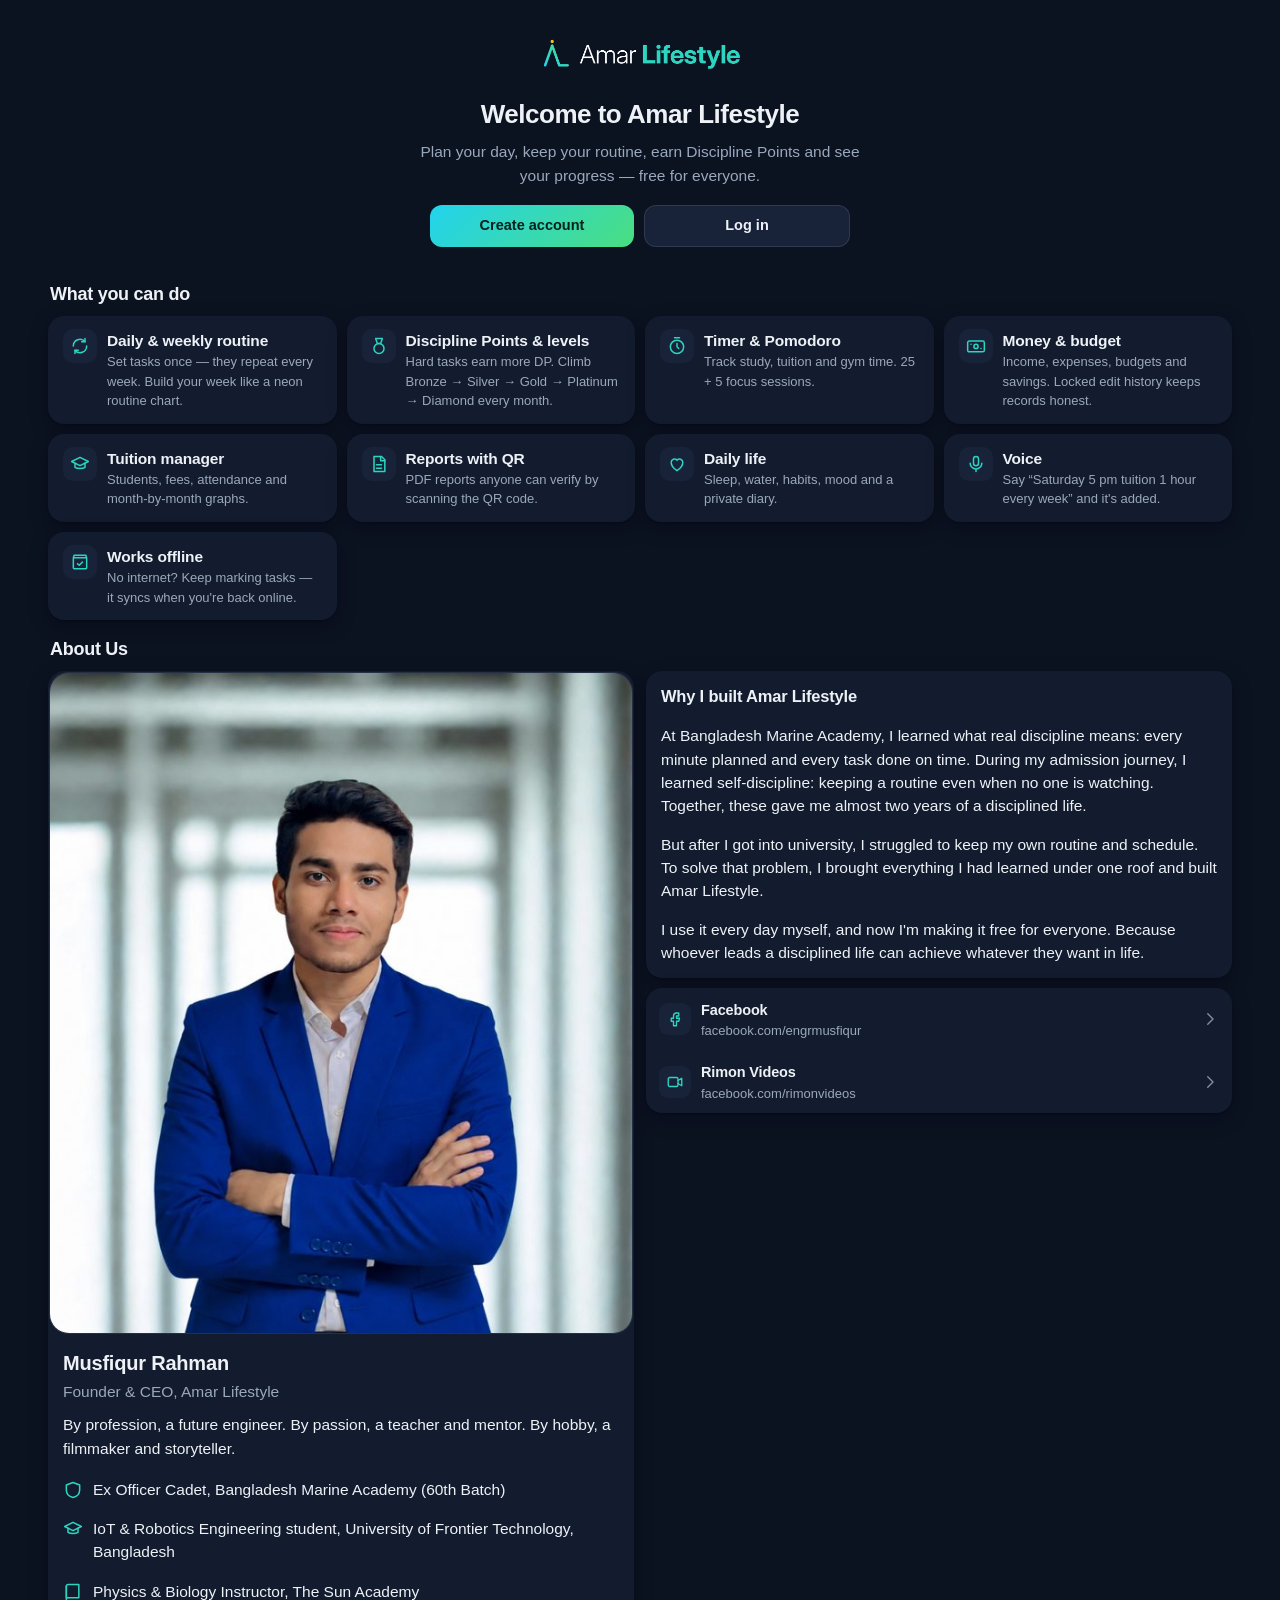
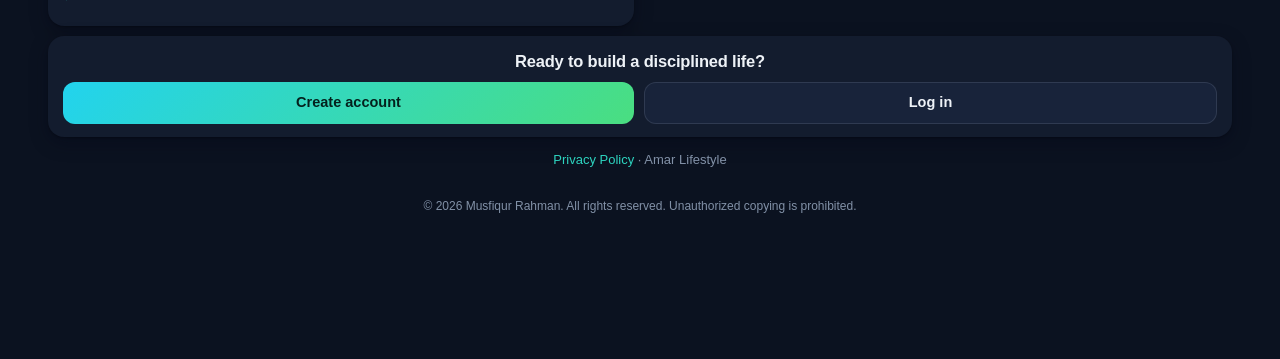
==== index.html @ 3300e8d1 "v81 Co-Authored-By: Claude Opus 5.5 <noreply@anthropic.com> Claude-Session: https://claude.ai/code/s" ====
<!doctype html>
<!-- © 2026 Musfiqur Rahman. All rights reserved. Unauthorized copying is prohibited. Proprietary — see LICENSE. -->
<html lang="en">
<head>
  <meta charset="utf-8">
  <meta name="viewport" content="width=device-width, initial-scale=1, viewport-fit=cover">
  <title>Amar Lifestyle</title>
  <meta name="description" content="Amar Lifestyle — routine, tasks, discipline points, money and reports in one place.">
  <meta name="theme-color" content="#0B1220">
  <meta name="author" content="Musfiqur Rahman">
  <meta name="copyright" content="© 2026 Musfiqur Rahman. All rights reserved. Unauthorized copying is prohibited.">
  <link rel="manifest" href="manifest.json">
  <link rel="icon" href="assets/icon-64.png">
  <link rel="apple-touch-icon" href="assets/icon-180.png">
  <meta name="apple-mobile-web-app-capable" content="yes">
  <meta name="apple-mobile-web-app-status-bar-style" content="black-translucent">
  <meta name="apple-mobile-web-app-title" content="Amar Lifestyle">
  <link rel="apple-touch-startup-image" media="(device-width: 440px) and (device-height: 956px) and (-webkit-device-pixel-ratio: 3) and (orientation: portrait)" href="assets/splash/s-1320x2868.png">
  <link rel="apple-touch-startup-image" media="(device-width: 402px) and (device-height: 874px) and (-webkit-device-pixel-ratio: 3) and (orientation: portrait)" href="assets/splash/s-1206x2622.png">
  <link rel="apple-touch-startup-image" media="(device-width: 430px) and (device-height: 932px) and (-webkit-device-pixel-ratio: 3) and (orientation: portrait)" href="assets/splash/s-1290x2796.png">
  <link rel="apple-touch-startup-image" media="(device-width: 393px) and (device-height: 852px) and (-webkit-device-pixel-ratio: 3) and (orientation: portrait)" href="assets/splash/s-1179x2556.png">
  <link rel="apple-touch-startup-image" media="(device-width: 428px) and (device-height: 926px) and (-webkit-device-pixel-ratio: 3) and (orientation: portrait)" href="assets/splash/s-1284x2778.png">
  <link rel="apple-touch-startup-image" media="(device-width: 390px) and (device-height: 844px) and (-webkit-device-pixel-ratio: 3) and (orientation: portrait)" href="assets/splash/s-1170x2532.png">
  <link rel="apple-touch-startup-image" media="(device-width: 375px) and (device-height: 812px) and (-webkit-device-pixel-ratio: 3) and (orientation: portrait)" href="assets/splash/s-1125x2436.png">
  <link rel="apple-touch-startup-image" media="(device-width: 414px) and (device-height: 896px) and (-webkit-device-pixel-ratio: 3) and (orientation: portrait)" href="assets/splash/s-1242x2688.png">
  <link rel="apple-touch-startup-image" media="(device-width: 414px) and (device-height: 896px) and (-webkit-device-pixel-ratio: 2) and (orientation: portrait)" href="assets/splash/s-828x1792.png">
  <link rel="apple-touch-startup-image" media="(device-width: 360px) and (device-height: 780px) and (-webkit-device-pixel-ratio: 3) and (orientation: portrait)" href="assets/splash/s-1080x2340.png">
  <link rel="apple-touch-startup-image" media="(device-width: 375px) and (device-height: 667px) and (-webkit-device-pixel-ratio: 2) and (orientation: portrait)" href="assets/splash/s-750x1334.png">
  <link rel="apple-touch-startup-image" media="(device-width: 414px) and (device-height: 736px) and (-webkit-device-pixel-ratio: 3) and (orientation: portrait)" href="assets/splash/s-1242x2208.png">
  <link rel="apple-touch-startup-image" media="(device-width: 320px) and (device-height: 568px) and (-webkit-device-pixel-ratio: 2) and (orientation: portrait)" href="assets/splash/s-640x1136.png">
  <link rel="preconnect" href="https://fonts.googleapis.com">
  <link rel="preconnect" href="https://fonts.gstatic.com" crossorigin>
  <link href="https://fonts.googleapis.com/css2?family=Noto+Sans+Bengali:wght@400;500;600;700&family=Noto+Serif+Bengali:wght@500&family=Lora:ital,wght@1,500&family=Noto+Color+Emoji&display=swap" rel="stylesheet">
  <link rel="stylesheet" href="css/app.css">
  <style>
    /* splash: shown when opened from the Home Screen, fades out once the first page is ready */
    #splash { position: fixed; inset: 0; z-index: 9999; background: #0B1220; display: flex; flex-direction: column; align-items: center; justify-content: center; gap: 22px; transition: opacity .45s cubic-bezier(.22,1,.36,1), transform .45s cubic-bezier(.22,1,.36,1); }
    #splash img { width: 110px; height: 110px; border-radius: 26px; margin-top: -60px; animation: spIn .7s cubic-bezier(.22,1,.36,1) both, spGlow 2.4s ease-in-out .7s infinite; }
    #splash b { font: 700 22px/1 system-ui, -apple-system, "Noto Sans Bengali", sans-serif; color: #EEF2F7; letter-spacing: -.01em; animation: spUp .7s cubic-bezier(.22,1,.36,1) .12s both; }
    #splash small { font: 500 13px/1 system-ui, -apple-system, sans-serif; color: #9AA8BC; animation: spUp .7s cubic-bezier(.22,1,.36,1) .22s both; margin-top: -12px; }
    #splash i { position: absolute; bottom: calc(env(safe-area-inset-bottom, 0px) + 56px); width: 120px; height: 3px; border-radius: 3px; background: rgba(148,163,184,.15); overflow: hidden; }
    #splash i::after { content: ""; position: absolute; inset: 0; width: 40%; border-radius: 3px; background: linear-gradient(90deg, #22D3EE, #2DD4BF, #4ADE80); animation: spBar 1.1s ease-in-out infinite; }
    #splash.out { opacity: 0; transform: scale(1.04); pointer-events: none; }
    html:not(.standalone) #splash { display: none; }
    @keyframes spIn { from { opacity: 0; transform: scale(.82); } }
    @keyframes spUp { from { opacity: 0; transform: translateY(8px); } }
    @keyframes spGlow { 50% { box-shadow: 0 0 40px rgba(45,212,191,.28); } }
    @keyframes spBar { 0% { transform: translateX(-100%); } 100% { transform: translateX(250%); } }
    @media (prefers-reduced-motion: reduce) { #splash * { animation: none !important; } }
  </style>
  <script>
    if (matchMedia("(display-mode: standalone)").matches || navigator.standalone === true) document.documentElement.classList.add("standalone");
    // Apple phones already have premium emoji; everyone else gets the same clean Google emoji set
    if (/iPhone|iPad|iPod|Macintosh/.test(navigator.userAgent)) document.documentElement.classList.add("apple");
  </script>
</head>
<body>
  <div id="splash" aria-hidden="true"><img src="assets/icon-192.png" alt=""><b>Amar Lifestyle</b><small>Routine · Money · Discipline</small><i></i></div>
  <script>
    // the splash stays at least a moment (so it doesn't flash) and never longer than 5 s
    (function () { var t0 = Date.now(), done = false;
      window.__splashDone = function () { if (done) return; done = true; var s = document.getElementById("splash"); if (!s) return;
        setTimeout(function () { s.classList.add("out"); setTimeout(function () { s.remove(); }, 500); }, Math.max(0, 350 - (Date.now() - t0))); };
      setTimeout(window.__splashDone, 3500); })();
  </script>
  <main id="app" aria-live="polite"></main>
  <noscript>Please turn on JavaScript to use Amar Lifestyle.</noscript>
  <script type="module" src="js/main.js"></script>
</body>
</html>
---- css/app.css ----
/* © 2026 Musfiqur Rahman. All rights reserved. Unauthorized copying is prohibited. Proprietary — see LICENSE. */
/* Amar Lifestyle — design tokens */
:root {
  --bg: #07090D;
  --bg2: #0B0D12;
  --card: #12151C;
  --card2: #181C25;
  --line: rgba(255,255,255,0.08);
  --line2: rgba(255,255,255,0.14);
  --text: #F3F5F8;
  --muted: #9AA3B5;
  --faint: #6B7385;
  --brand: #2DD4BF;
  --brand-ink: #04211D;
  --cyan: #22D3EE;
  --green: #4ADE80;
  --amber: #FBBF24;
  --pink: #E879F9;
  --red: #F87171;
  --grad: linear-gradient(135deg, #22D3EE 0%, #4ADE80 100%);
  --glass: rgba(18,21,28,0.72);
  --shadow: 0 10px 30px rgba(0,0,0,0.35);
  --r: 18px;
  --r-sm: 12px;
  --nav-h: 68px;
  color-scheme: dark;
}
:root[data-theme="light"] {
  --bg: #F4F4EF;
  --bg2: #ECECE6;
  --card: #FFFFFF;
  --card2: #F7F7F3;
  --line: rgba(0,0,0,0.08);
  --line2: rgba(0,0,0,0.14);
  --text: #111318;
  --muted: #4B5263;
  --faint: #6B7280;
  --brand: #0F766E;
  --brand-ink: #FFFFFF;
  --cyan: #0891B2;
  --green: #15803D;
  --amber: #B45309;
  --pink: #A21CAF;
  --red: #DC2626;
  --grad: linear-gradient(135deg, #0891B2 0%, #16A34A 100%);
  --glass: rgba(255,255,255,0.8);
  --shadow: 0 10px 30px rgba(0,0,0,0.08);
  color-scheme: light;
}

* { box-sizing: border-box; -webkit-tap-highlight-color: transparent; }
html, body { margin: 0; padding: 0; }
body {
  background: var(--bg);
  color: var(--text);
  /* the phone's own standard font (San Francisco on iPhone, Roboto on Android) + Noto Sans Bengali for Bangla */
  font-family: -apple-system, BlinkMacSystemFont, "SF Pro Text", "Segoe UI", Roboto, "Helvetica Neue", Arial, "Noto Sans Bengali", "Kohinoor Bangla", "Hind Siliguri", sans-serif;
  -webkit-font-smoothing: antialiased; -moz-osx-font-smoothing: grayscale; text-rendering: optimizeLegibility;
  font-size: 16px;
  line-height: 1.45;
  min-height: 100vh;
  overscroll-behavior-y: none;
}
button, input, select, textarea { font: inherit; color: inherit; }
a { color: var(--brand); text-decoration: none; }
img { max-width: 100%; display: block; }
.hidden { display: none !important; }

/* layout */
#app { max-width: 720px; margin: 0 auto; padding: 0 16px calc(var(--nav-h) + 28px); }
.topbar {
  position: sticky; top: 0; z-index: 20;
  display: flex; align-items: center; justify-content: space-between; gap: 12px;
  padding: 14px 0 12px; background: linear-gradient(var(--bg) 70%, transparent);
}
.topbar h1 { font-size: 24px; margin: 0; letter-spacing: -0.3px; font-weight: 700; }
.topbar .sub { color: var(--muted); font-size: 13px; }
.brandmark { display: flex; align-items: center; gap: 8px; font-size: 20px; letter-spacing: -0.5px; }
.brandmark b { color: var(--brand); }
.brandmark svg { width: 28px; height: 28px; }

.page.fresh { animation: pageIn .24s cubic-bezier(.22,1,.36,1) both; }
@keyframes pageIn { from { opacity: 0; transform: translateY(6px); } to { opacity: 1; transform: none; } }

/* bottom nav */
.nav {
  position: fixed; left: 0; right: 0; bottom: 0; z-index: 30;
  height: calc(var(--nav-h) + env(safe-area-inset-bottom));
  padding-bottom: env(safe-area-inset-bottom);
  background: var(--glass); backdrop-filter: blur(16px); -webkit-backdrop-filter: blur(16px);
  border-top: 1px solid var(--line);
  display: flex; justify-content: center;
}
.nav-inner { display: grid; grid-template-columns: repeat(5, 1fr); width: 100%; max-width: 720px; }
.nav a {
  display: flex; flex-direction: column; align-items: center; justify-content: center; gap: 3px;
  color: var(--faint); font-size: 11.5px; font-weight: 500; min-height: 44px;
}
.nav a svg { width: 24px; height: 24px; }
.nav a.on { color: var(--brand); }
.nav a.on svg { filter: drop-shadow(0 0 8px color-mix(in srgb, var(--brand) 60%, transparent)); }

/* cards */
.card { background: var(--card); border: 1px solid var(--line); border-radius: var(--r); padding: 16px; margin-bottom: 14px; }
.card h2, .card h3 { margin: 0 0 10px; font-size: 17px; letter-spacing: -0.2px; }
.card .hint, .hint { color: var(--muted); font-size: 13.5px; margin: 0 0 10px; }
.section-title { display: flex; align-items: center; justify-content: space-between; margin: 22px 2px 10px; }
.section-title h2 { font-size: 17px; margin: 0; }
.row { display: flex; align-items: center; gap: 10px; }
.row.between { justify-content: space-between; }
.wrap { flex-wrap: wrap; }
.grow { flex: 1; min-width: 0; }
.grid2 { display: grid; grid-template-columns: 1fr 1fr; gap: 10px; }
.grid3 { display: grid; grid-template-columns: repeat(3, 1fr); gap: 10px; }
.muted { color: var(--muted); }
.faint { color: var(--faint); }
.small { font-size: 13px; }
.big { font-size: 28px; font-weight: 700; letter-spacing: -0.5px; }
.ok { color: var(--green); } .bad { color: var(--red); } .warn { color: var(--amber); }
.center { text-align: center; }
.mt { margin-top: 12px; } .mb0 { margin-bottom: 0; }

/* stat tiles */
.stat { background: var(--card); border: 1px solid var(--line); border-radius: var(--r-sm); padding: 12px; }
.stat .k { color: var(--muted); font-size: 12.5px; }
.stat .v { font-size: 22px; font-weight: 700; letter-spacing: -0.4px; }

/* hero (today) */
.hero {
  position: relative; overflow: hidden;
  background: radial-gradient(120% 140% at 0% 0%, color-mix(in srgb, var(--cyan) 18%, transparent), transparent 55%), var(--card);
  border: 1px solid var(--line); border-radius: 22px; padding: 18px; margin-bottom: 14px;
  display: flex; align-items: center; gap: 16px;
}
.ring { position: relative; width: 96px; height: 96px; flex-shrink: 0; }
.ring svg { width: 96px; height: 96px; transform: rotate(-90deg); }
.ring .lbl { position: absolute; inset: 0; display: flex; flex-direction: column; align-items: center; justify-content: center; }
.ring .lbl b { font-size: 22px; }
.ring .lbl span { font-size: 11px; color: var(--muted); }
.level-pill svg, .badge svg { width: 16px; height: 16px; flex-shrink: 0; }
.level-pill { white-space: nowrap; display: inline-flex; align-items: center; gap: 6px; padding: 4px 10px; border-radius: 99px; font-size: 13px; font-weight: 600; background: color-mix(in srgb, var(--amber) 16%, transparent); color: var(--amber); }

/* buttons */
.btn {
  display: inline-flex; align-items: center; justify-content: center; gap: 8px;
  min-height: 46px; padding: 0 18px; border-radius: 14px; border: 1px solid var(--line2);
  background: var(--card2); color: var(--text); font-weight: 600; cursor: pointer; transition: transform .1s, opacity .2s;
}
.btn:active { transform: scale(0.97); }
.btn svg { width: 20px; height: 20px; }
.btn.primary { background: var(--grad); color: #04211D; border: 0; }
.btn.ghost { background: transparent; }
.btn.danger { color: var(--red); }
.btn.rec { background: color-mix(in srgb, var(--red) 16%, var(--card)); border-color: var(--red); color: var(--red); animation: recpulse 1.4s ease-in-out infinite; }
@keyframes recpulse { 50% { box-shadow: 0 0 0 6px color-mix(in srgb, var(--red) 18%, transparent); } }
.btn.small { min-height: 38px; padding: 0 12px; font-size: 14px; border-radius: 11px; }
.btn.block { width: 100%; }
.btn[disabled] { opacity: .45; pointer-events: none; }
.icon-btn { width: 44px; height: 44px; border-radius: 12px; border: 1px solid var(--line); background: var(--card); display: inline-flex; align-items: center; justify-content: center; cursor: pointer; color: var(--text); }
.icon-btn svg { width: 22px; height: 22px; }
.fab {
  position: fixed; right: max(16px, calc(50% - 344px)); bottom: calc(var(--nav-h) + 18px + env(safe-area-inset-bottom)); z-index: 25;
  width: 58px; height: 58px; border-radius: 18px; border: 0; background: var(--grad); color: #04211D;
  display: flex; align-items: center; justify-content: center; box-shadow: 0 8px 24px color-mix(in srgb, var(--brand) 35%, transparent); cursor: pointer;
}
.fab svg { width: 28px; height: 28px; }

/* forms */
label.f { display: block; margin-bottom: 12px; }
label.f > span { display: block; font-size: 13.5px; color: var(--muted); margin-bottom: 6px; font-weight: 500; }
.input, select.input, textarea.input {
  width: 100%; min-height: 48px; padding: 12px 14px; border-radius: 13px;
  background: var(--bg2); border: 1px solid var(--line2); outline: none; font-size: 16px;
}
textarea.input { min-height: 96px; resize: vertical; }
.input:focus { border-color: var(--brand); box-shadow: 0 0 0 3px color-mix(in srgb, var(--brand) 20%, transparent); }
.check { display: flex; gap: 10px; align-items: flex-start; font-size: 14.5px; margin: 6px 0 14px; }
.check input { width: 22px; height: 22px; accent-color: var(--brand); flex-shrink: 0; margin-top: 1px; }
.seg { display: flex; background: var(--bg2); border: 1px solid var(--line); border-radius: 13px; padding: 3px; gap: 3px; }
.seg button { flex: 1; min-height: 40px; border: 0; background: transparent; border-radius: 10px; color: var(--muted); font-weight: 600; cursor: pointer; font-size: 14px; }
.seg button.on { background: var(--card2); color: var(--text); box-shadow: 0 1px 0 var(--line2); }
.days { display: flex; gap: 6px; flex-wrap: wrap; }
.days button { width: 42px; height: 42px; border-radius: 12px; border: 1px solid var(--line2); background: var(--bg2); color: var(--muted); font-weight: 600; cursor: pointer; font-size: 13px; }
.days button.on { background: var(--brand); border-color: var(--brand); color: var(--brand-ink); }
.colors { display: flex; gap: 8px; flex-wrap: wrap; }
.colors button { width: 34px; height: 34px; border-radius: 50%; border: 2px solid transparent; cursor: pointer; }
.colors button.on { border-color: var(--text); }

/* task card */
.task {
  position: relative; display: flex; gap: 12px; align-items: flex-start;
  background: var(--card); border: 1px solid var(--line); border-radius: 16px; padding: 14px 14px 14px 18px; margin-bottom: 10px;
  overflow: hidden;
}
.task::before { content: ""; position: absolute; left: 0; top: 0; bottom: 0; width: 5px; background: var(--c, var(--brand)); box-shadow: 0 0 12px var(--c, var(--brand)); }
.task .t { font-weight: 600; font-size: 16px; }
.task .meta { color: var(--muted); font-size: 13px; display: flex; gap: 8px; flex-wrap: wrap; margin-top: 2px; }
.task .dp { font-size: 12.5px; font-weight: 700; color: var(--amber); white-space: nowrap; }
.task .acts { display: flex; gap: 8px; margin-top: 10px; flex-wrap: wrap; }
.task.done { opacity: .72; }
.task.done .t { text-decoration: line-through; text-decoration-color: var(--faint); }
.badge { display: inline-flex; align-items: center; gap: 4px; padding: 2px 8px; border-radius: 99px; font-size: 12px; font-weight: 600; background: var(--card2); border: 1px solid var(--line); }
.badge.ok { color: var(--green); } .badge.bad { color: var(--red); } .badge.warn { color: var(--amber); }
.pin { color: var(--amber); }
.lockline { font-size: 12.5px; color: var(--faint); margin-top: 8px; display: flex; align-items: center; gap: 6px; }
.lockline svg { width: 14px; height: 14px; }

/* week grid */
.week-scroll { overflow-x: auto; margin: 0 -16px; padding: 0 16px 6px; scroll-snap-type: x proximity; }
.week { display: grid; grid-template-columns: repeat(7, 132px); gap: 8px; }
.wday { scroll-snap-align: start; }
.wday .h {
  text-align: center; font-weight: 700; padding: 8px 0; border-radius: 12px; margin-bottom: 8px;
  border: 1.5px solid color-mix(in srgb, var(--red) 70%, transparent); color: var(--red);
  box-shadow: 0 0 10px color-mix(in srgb, var(--red) 25%, transparent) inset;
}
.wday .h.today { border-color: var(--brand); color: var(--brand); box-shadow: 0 0 14px color-mix(in srgb, var(--brand) 35%, transparent) inset; }
.wday .h small { display: block; font-weight: 500; font-size: 11px; color: var(--muted); }
.cell {
  border: 1.5px solid var(--c, var(--brand)); color: var(--c, var(--brand)); border-radius: 12px; padding: 8px; margin-bottom: 8px;
  background: color-mix(in srgb, var(--c, var(--brand)) 9%, var(--bg2));
  box-shadow: 0 0 10px color-mix(in srgb, var(--c, var(--brand)) 28%, transparent);
  font-size: 13px; font-weight: 600; cursor: pointer; min-height: 56px;
}
.cell small { display: block; font-weight: 500; opacity: .85; }
.cell.done { opacity: 1; } .cell.done::after { content: " ✓"; }
.cell.missed { opacity: .35; filter: saturate(.4); }
.cell.empty { border: 1px dashed var(--line2); color: var(--faint); box-shadow: none; background: transparent; display: flex; align-items: center; justify-content: center; }
.week-total { margin-top: 10px; }

/* lists */
.list { background: var(--card); border: 1px solid var(--line); border-radius: var(--r); overflow: hidden; margin-bottom: 14px; }
.li { display: flex; align-items: center; gap: 12px; padding: 13px 14px; border-bottom: 1px solid var(--line); min-height: 56px; }
.li:last-child { border-bottom: 0; }
.li .ic { width: 38px; height: 38px; border-radius: 11px; background: var(--card2); display: flex; align-items: center; justify-content: center; flex-shrink: 0; color: var(--brand); }
.li .ic svg { width: 20px; height: 20px; }
a.li, button.li { color: var(--text); width: 100%; background: none; border: 0; border-bottom: 1px solid var(--line); text-align: left; cursor: pointer; }
.li .chev { color: var(--faint); }

/* bars */
.bar { height: 10px; border-radius: 99px; background: var(--bg2); overflow: hidden; border: 1px solid var(--line); }
.bar > i { display: block; height: 100%; border-radius: 99px; background: var(--grad); transition: width .6s ease; }
.bar.warn > i { background: var(--amber); } .bar.bad > i { background: var(--red); }

/* sheet (bottom modal) */
.backdrop { position: fixed; inset: 0; z-index: 50; background: rgba(0,0,0,0.5); display: flex; align-items: flex-end; justify-content: center; animation: fade .2s ease both; }
@keyframes fade { from { opacity: 0; } to { opacity: 1; } }
.sheet {
  width: 100%; max-width: 640px; max-height: 92vh; overflow-y: auto;
  background: var(--card); border: 1px solid var(--line2); border-bottom: 0; border-radius: 24px 24px 0 0;
  padding: 10px 18px calc(22px + env(safe-area-inset-bottom)); animation: sheetIn .34s cubic-bezier(.22,1,.36,1) both; transition: transform .25s cubic-bezier(.22,1,.36,1);
}
@keyframes up { from { transform: translateY(40px); opacity: .4; } to { transform: none; opacity: 1; } }
@keyframes sheetIn { from { transform: translateY(100%); } to { transform: none; } }
.backdrop-out { position: fixed; inset: 0; z-index: 49; background: rgba(0,0,0,0.5); display: flex; align-items: flex-end; justify-content: center; pointer-events: none; animation: fadeOut .2s ease both; }
.backdrop-out .sheet { animation: sheetOut .2s cubic-bezier(.4,0,1,1) both; }
@keyframes fadeOut { to { opacity: 0; } }
@keyframes sheetOut { to { transform: translateY(100%); } }
.sheet .grab { width: 42px; height: 5px; border-radius: 9px; background: var(--line2); margin: -6px auto 6px; padding: 0; border: 10px solid transparent; background-clip: padding-box; box-sizing: content-box; touch-action: none; cursor: grab; }
.sheet h2 { margin: 0 0 6px; font-size: 20px; font-weight: 700; letter-spacing: -0.02em; }
.sheet .actions { display: flex; gap: 10px; margin-top: 16px; }
.sheet .actions .btn { flex: 1; }

/* toast */
#toast { position: fixed; left: 50%; bottom: calc(var(--nav-h) + 24px + env(safe-area-inset-bottom)); transform: translateX(-50%); z-index: 80; display: flex; flex-direction: column; gap: 8px; align-items: center; pointer-events: none; width: calc(100% - 32px); max-width: 460px; }
.toast { background: var(--card2); border: 1px solid var(--line2); color: var(--text); padding: 12px 16px; border-radius: 14px; box-shadow: var(--shadow); font-size: 14.5px; animation: toastIn .3s cubic-bezier(.22,1,.36,1) both; text-align: center; }
@keyframes toastIn { from { opacity: 0; transform: translateY(10px) scale(.98); } to { opacity: 1; transform: none; } }
.toast.ok { border-color: color-mix(in srgb, var(--green) 60%, transparent); }
.toast.bad { border-color: color-mix(in srgb, var(--red) 60%, transparent); }
.celebrate { font-size: 15px; font-weight: 700; }

/* heatmap */
.heat { display: grid; grid-auto-flow: column; grid-template-rows: repeat(7, 11px); gap: 3px; overflow-x: auto; padding-bottom: 4px; }
.heat i { width: 11px; height: 11px; border-radius: 3px; background: var(--bg2); border: 1px solid var(--line); }
.heat i.l1 { background: color-mix(in srgb, var(--green) 30%, var(--bg2)); }
.heat i.l2 { background: color-mix(in srgb, var(--green) 55%, var(--bg2)); }
.heat i.l3 { background: color-mix(in srgb, var(--green) 80%, var(--bg2)); }
.heat i.l4 { background: var(--green); }

/* charts */
.chart svg { width: 100%; height: auto; display: block; }
.legend { display: flex; flex-wrap: wrap; gap: 10px; font-size: 13px; color: var(--muted); margin-top: 8px; }
.legend i { display: inline-block; width: 10px; height: 10px; border-radius: 3px; margin-right: 5px; vertical-align: -1px; }

/* auth */
.auth { min-height: 100vh; display: flex; flex-direction: column; justify-content: center; padding: 24px 0 40px; }
.auth .logo { width: 240px; margin: 0 auto 6px; }
.auth .tag { text-align: center; color: var(--muted); margin-bottom: 22px; }
.linkbtn { background: none; border: 0; color: var(--brand); font-weight: 600; cursor: pointer; padding: 8px; }

/* timer */
.timer-face { font-size: 54px; font-weight: 700; letter-spacing: -1px; text-align: center; font-variant-numeric: tabular-nums; margin: 8px 0; }
.running-bar { display: flex; align-items: center; gap: 12px; padding: 12px 14px; border-radius: 16px; margin-bottom: 14px; background: color-mix(in srgb, var(--brand) 12%, var(--card)); border: 1px solid color-mix(in srgb, var(--brand) 45%, transparent); }
.pulse { width: 10px; height: 10px; border-radius: 50%; background: var(--brand); animation: pulse 1.4s infinite; }
@keyframes pulse { 0% { box-shadow: 0 0 0 0 color-mix(in srgb, var(--brand) 70%, transparent); } 100% { box-shadow: 0 0 0 12px transparent; } }

/* about */
.founder { border-radius: 20px; overflow: hidden; border: 1px solid var(--line); aspect-ratio: 3/3.4; background: var(--card2); }
.founder img { width: 100%; height: 100%; object-fit: cover; object-position: 50% 20%; }
.cred { display: flex; gap: 10px; align-items: flex-start; padding: 8px 0; }
.cred svg { width: 20px; height: 20px; color: var(--brand); flex-shrink: 0; margin-top: 2px; }

/* empty state */
.empty { text-align: center; padding: 28px 16px; color: var(--muted); }
.empty svg { width: 46px; height: 46px; color: var(--faint); margin-bottom: 8px; }

/* report (print) */
.report { background: #fff; color: #111; padding: 28px; border-radius: 12px; font-size: 13px; }
.report table { width: 100%; border-collapse: collapse; margin: 10px 0; }
.report th, .report td { border-bottom: 1px solid #ddd; padding: 6px 4px; text-align: left; vertical-align: top; }
.report th { font-size: 12px; color: #555; }
.report .edited { color: #B45309; font-size: 11.5px; }
.report .sig { margin-top: 28px; display: flex; justify-content: space-between; align-items: flex-end; gap: 20px; }
.report .sig .name { font-family: "Brush Script MT", "Segoe Script", cursive; font-size: 26px; color: #0F766E; }
@media print {
  body { background: #fff !important; }
  .nav, .topbar, .noprint, #toast, .fab { display: none !important; }
  #app { padding: 0; max-width: none; }
  .report { border-radius: 0; padding: 0; }
}

@media (min-width: 560px) {
  .week { grid-template-columns: repeat(7, minmax(110px, 1fr)); }
}
@media (prefers-reduced-motion: reduce) { * { animation: none !important; transition: none !important; } }

/* ===== compact sizing (v2) ===== */
body { font-size: 15px; }
:root { --nav-h: 60px; --r: 16px; --r-sm: 11px; }
.topbar { padding: 10px 0 8px; }
.topbar h1 { font-size: 20px; }
.topbar .sub { font-size: 12.5px; }
.card { padding: 12px 14px; margin-bottom: 10px; }
.card h2, .card h3 { font-size: 15.5px; margin-bottom: 8px; }
.hint, .card .hint { font-size: 13px; margin-bottom: 8px; }
.section-title { margin: 16px 2px 8px; }
.section-title h2 { font-size: 15.5px; }
.stat { padding: 9px 10px; }
.stat .k { font-size: 12px; }
.stat .v { font-size: 18px; }
.big { font-size: 24px; }
.hero { padding: 14px; gap: 14px; border-radius: 18px; margin-bottom: 10px; }
.ring, .ring svg { width: 82px; height: 82px; }
.ring .lbl b { font-size: 19px; }
.btn { min-height: 42px; padding: 0 14px; border-radius: 12px; font-size: 14.5px; }
.btn svg { width: 18px; height: 18px; }
.btn.small { min-height: 34px; padding: 0 10px; font-size: 13px; border-radius: 10px; }
.icon-btn { width: 40px; height: 40px; border-radius: 11px; }
.icon-btn svg { width: 20px; height: 20px; }
.fab { width: 52px; height: 52px; border-radius: 16px; bottom: calc(var(--nav-h) + 14px + env(safe-area-inset-bottom)); }
.fab svg { width: 24px; height: 24px; }
label.f { margin-bottom: 10px; }
label.f > span { font-size: 12.5px; margin-bottom: 4px; }
.input, select.input, textarea.input { min-height: 42px; padding: 9px 12px; border-radius: 11px; font-size: 15px; }
textarea.input { min-height: 80px; }
.seg button { min-height: 36px; font-size: 13px; }
.days button { width: 38px; height: 38px; border-radius: 10px; }
.colors { gap: 7px; }
.colors button { width: 30px; height: 30px; }
.colors label.on, .colors button.on { border: 2px solid var(--text) !important; }
.colors label { width: 30px !important; height: 30px !important; }
.task { padding: 11px 12px 11px 16px; margin-bottom: 8px; border-radius: 14px; gap: 10px; }
.task .t { font-size: 15px; }
.task .meta { font-size: 12.5px; }
.task .acts { margin-top: 8px; gap: 6px; }
.li { padding: 9px 12px; min-height: 48px; gap: 10px; }
.li .ic { width: 32px; height: 32px; border-radius: 9px; }
.li .ic svg { width: 18px; height: 18px; }
.li b { font-size: 14.5px; }
.list { margin-bottom: 10px; }
.nav a { font-size: 11px; gap: 2px; }
.nav a svg { width: 22px; height: 22px; }
.sheet { padding: 8px 16px calc(18px + env(safe-area-inset-bottom)); }
.sheet h2 { font-size: 18px; }
.sheet .actions { margin-top: 12px; }
.empty { padding: 20px 12px; }
.empty svg { width: 38px; height: 38px; }
.week { grid-template-columns: repeat(7, 118px); gap: 6px; }
.cell { min-height: 50px; padding: 6px 7px; font-size: 12.5px; margin-bottom: 6px; }
.cell.add { width: 100%; border: 1px dashed var(--line2); color: var(--faint); box-shadow: none; background: transparent; display: flex; align-items: center; justify-content: center; gap: 4px; min-height: 38px; }
.cell.add svg { width: 16px; height: 16px; }
.wday .h { padding: 6px 0; margin-bottom: 6px; }

/* settings menu (folding sections) */
details.fold { background: var(--card); border: 1px solid var(--line); border-radius: var(--r); margin-bottom: 8px; overflow: hidden; }
details.fold > summary { list-style: none; display: flex; align-items: center; gap: 10px; padding: 11px 14px; cursor: pointer; font-weight: 600; min-height: 48px; }
details.fold > summary::-webkit-details-marker { display: none; }
details.fold > summary .ic { width: 32px; height: 32px; border-radius: 9px; background: var(--card2); display: flex; align-items: center; justify-content: center; color: var(--brand); flex-shrink: 0; }
details.fold > summary .ic svg { width: 18px; height: 18px; }
details.fold > summary .chev { margin-left: auto; width: 18px; height: 18px; color: var(--faint); transition: transform .2s; }
details.fold[open] > summary .chev { transform: rotate(90deg); }
details.fold > .fold-body { padding: 0 14px 14px; }

/* ===== tablet & computer: side menu, wider content ===== */
@media (min-width: 760px) {
  #app { max-width: 1040px; padding: 0 28px 40px calc(208px + 28px); }
  .nav { top: 0; bottom: 0; right: auto; width: 208px; height: auto; border-top: 0; border-right: 1px solid var(--line); padding: 18px 10px; display: block; }
  .nav-inner { display: flex; flex-direction: column; gap: 4px; max-width: none; }
  .nav a { flex-direction: row; justify-content: flex-start; gap: 12px; padding: 0 14px; min-height: 46px; border-radius: 12px; font-size: 14.5px; }
  .nav a.on { background: color-mix(in srgb, var(--brand) 12%, transparent); }
  .nav::before { content: "Amar Lifestyle"; display: block; font-weight: 700; font-size: 17px; padding: 4px 14px 18px; color: var(--text); }
  .fab { right: 28px; bottom: 28px; }
  #toast { bottom: 28px; }
  .week { grid-template-columns: repeat(7, minmax(118px, 1fr)); }
  .week-scroll { margin: 0; padding: 0 0 6px; }
  .sheet { border-radius: 22px; margin-bottom: 4vh; border-bottom: 1px solid var(--line2); }
  .backdrop { align-items: center; }
  .grid-wide { display: grid; grid-template-columns: repeat(2, minmax(0, 1fr)); gap: 0 12px; align-items: start; }
}
@media (min-width: 1200px) {
  #app { max-width: 1240px; }
}
@media print { #app { padding: 0 !important; } }
svg.chev { width: 18px; height: 18px; flex-shrink: 0; }
@media (min-width: 760px) { body.no-nav #app { padding-left: 28px; } }

.ic svg, .cred svg, .btn svg, .icon-btn svg, .nav a svg, .fab svg, .lockline svg, .empty svg, .li .ic svg { display: block; }

/* Today: compact top so tasks show first */
.hero.mini { padding: 8px 12px; gap: 12px; border-radius: 16px; margin-bottom: 8px; }
.hero.mini .ring, .hero.mini .ring svg { width: 50px; height: 50px; }
.hero.mini .ring .lbl b { font-size: 13px; }
.hero.mini .ring .lbl span { display: none; }
.hero.mini .mid { font-size: 18px; }
.hero.mini .level-pill { font-size: 12px; padding: 3px 8px; }
.col-end { display: flex; flex-direction: column; align-items: flex-end; gap: 4px; }
.ell { white-space: nowrap; overflow: hidden; text-overflow: ellipsis; }
.card.coach { padding: 6px 8px 6px 12px; margin-bottom: 10px; border-color: color-mix(in srgb, var(--brand) 40%, transparent); background: linear-gradient(160deg, color-mix(in srgb, var(--brand) 9%, var(--card)), var(--card)); }
.coach-line { gap: 8px; align-items: center; cursor: pointer; min-height: 36px; }
.coach-line .grow { min-width: 0; }
/* ＋ hides while scrolling down, comes back when scrolling up (like normal apps) */
.fab { transition: transform .25s ease, opacity .25s ease; }
body.fab-away .fab { transform: translateY(160%); opacity: 0; pointer-events: none; }
.page { padding-bottom: 96px; }

/* week grid: smooth sideways swipe on phone/iPad */
.week-scroll { scroll-snap-type: none; -webkit-overflow-scrolling: touch; overscroll-behavior-x: contain; touch-action: pan-x pan-y; scrollbar-width: thin; }
.week-scroll .cell { touch-action: pan-x pan-y; }

.quote { font-size: 13.5px; color: var(--muted); margin: 2px 2px 12px; padding: 2px 0 2px 12px; border-left: 2px solid var(--line2); line-height: 1.5; cursor: pointer; }
.quote .by { font-style: normal; color: var(--faint); white-space: nowrap; }

/* smoother: page ghost while loading, no heavy blur */
#app { position: relative; }
.page-ghost { pointer-events: none; }
.page-ghost .fab { display: none; }
.nav, .topbar { backdrop-filter: none !important; -webkit-backdrop-filter: none !important; }
.nav { background: var(--bg); }
.week-scroll .cell { box-shadow: none; }
.week-scroll .wday .h { box-shadow: none; }

.zoombar { display: none; align-items: center; justify-content: flex-end; gap: 6px; margin: -4px 0 6px; }
/* week grid on phones: all 7 days fit the screen by default; zoom with − / ＋ or two fingers */
@media (max-width: 759px) {
  .week-scroll { margin: 0 -10px; padding: 0 10px 6px; }
  .week.z0 { grid-template-columns: repeat(7, minmax(0, 1fr)); gap: 3px; }
  .week.z0 .wday .h { font-size: 12px; padding: 5px 0; border-radius: 8px; margin-bottom: 4px; }
  .week.z0 .wday .h small { font-size: 9px; }
  .week.z0 .cell { font-size: 9.5px; letter-spacing: -0.2px; line-height: 1.25; padding: 4px 2px 4px 3px; min-height: 40px; border-radius: 7px; margin-bottom: 4px; border-width: 1.2px; overflow-wrap: break-word; hyphens: auto; }
  .week.z0 .cell small { font-size: 8.5px; }
  .week.z0 .cell.add { font-size: 0; min-height: 26px; padding: 0; } .week.z0 .cell.add svg { width: 14px; height: 14px; }
  .week.z1 { grid-template-columns: repeat(7, 96px); gap: 5px; }
  .week.z1 .cell { font-size: 12px; padding: 6px 5px; min-height: 48px; }
  .week.z2 { grid-template-columns: repeat(7, minmax(150px, 44vw)); gap: 8px; }
  .week.z2 .cell { font-size: 14px; min-height: 58px; padding: 8px 9px; }
  .week.z1 + *, .week.z2 + * { }
  .zoombar { display: flex; }
  .week.z0 .cell .tm { display: block; font-size: 9px; opacity: .9; white-space: nowrap; letter-spacing: -0.2px; }
  .week.z0 .cell .arr { display: none; }
  .week.z0 .cell small { display: none; }
}
.zoombar .btn { min-width: 38px; }
.week-scroll { touch-action: pan-x pan-y; }

/* iPhone "Add to Home Screen": keep everything below the notch/camera and away from rounded edges */
:root { --sat: env(safe-area-inset-top, 0px); --sal: env(safe-area-inset-left, 0px); --sar: env(safe-area-inset-right, 0px); }
body { padding-top: var(--sat); padding-left: var(--sal); padding-right: var(--sar); }
body::before { content: ""; position: fixed; top: 0; left: 0; right: 0; height: var(--sat); background: var(--bg); z-index: 45; pointer-events: none; }
.topbar { top: var(--sat); }
.sheet { max-height: calc(100vh - var(--sat) - 24px); max-height: calc(100dvh - var(--sat) - 24px); }
.backdrop { padding-top: var(--sat); }
.nav { padding-left: var(--sal); padding-right: var(--sar); }
@media print { body { padding: 0; } body::before { display: none; } }

/* ---- round AI button, AI window, emergency, motion ---- */
.ai-orb { width: 44px; height: 44px; border-radius: 50%; border: 0; cursor: pointer; position: relative; isolation: isolate; display: flex; flex-direction: column; align-items: center; justify-content: center; line-height: 1;
  background: transparent; color: var(--text); box-shadow: 0 4px 16px color-mix(in srgb, #A78BFA 40%, transparent); transition: transform .15s; }
.ai-orb::after { content: ""; position: absolute; inset: 0; border-radius: 50%; z-index: -2; background: conic-gradient(from 0deg, #22D3EE, #A78BFA, #F472B6, #34D399, #22D3EE); animation: orbspin 5s linear infinite; }
.ai-orb::before { content: ""; position: absolute; inset: 2.5px; border-radius: 50%; z-index: -1; background: var(--card); }
.ai-orb span { font-size: 15px; } .ai-orb small { font-size: 9.5px; font-weight: 700; letter-spacing: .3px; }
.ai-orb:active { transform: scale(.92); }
@keyframes orbspin { to { transform: rotate(360deg); } }
.chip { border: 1px solid var(--line2); background: var(--card2); color: var(--text); border-radius: 999px; padding: 6px 12px; font-size: 13px; cursor: pointer; transition: transform .12s, background .2s; }
.chip:active { transform: scale(.96); background: color-mix(in srgb, var(--brand) 18%, var(--card2)); }
.ai-tips { padding: 10px 12px; border-radius: 14px; background: linear-gradient(135deg, color-mix(in srgb, #A78BFA 12%, var(--card)), color-mix(in srgb, #22D3EE 8%, var(--card))); border: 1px solid color-mix(in srgb, #A78BFA 30%, transparent); }
.ai-alert { padding: 7px 9px; border-radius: 10px; margin: 6px 0; background: color-mix(in srgb, var(--amber) 13%, transparent); border: 1px solid color-mix(in srgb, var(--amber) 45%, transparent); }
.ai-alert.high { background: color-mix(in srgb, var(--red) 13%, transparent); border-color: color-mix(in srgb, var(--red) 45%, transparent); }
.ai-alert b { color: var(--amber); } .ai-alert.high b { color: var(--red); }
.ai-tip { padding: 6px 0; border-top: 1px solid var(--line); }
.btn.emg { color: var(--red); border-color: color-mix(in srgb, var(--red) 45%, transparent); background: color-mix(in srgb, var(--red) 9%, var(--card)); min-height: 32px; padding: 0 10px; font-size: 13px; }
@keyframes rise { from { opacity: 0; transform: translateY(8px); } to { opacity: 1; transform: none; } }
.task, .card, .li, .btn, .chip { transition: transform .12s ease, background-color .2s ease, border-color .2s ease, opacity .2s ease; }
.task:active, .li:active { transform: scale(.985); }
.fab { transition: transform .2s cubic-bezier(.2,.8,.2,1), opacity .2s; }
.fab:active { transform: scale(.9); }
.nav a, .nav button { transition: color .2s, transform .15s; }
.nav a:active, .nav button:active { transform: scale(.9); }

/* ---- type system: one family (the phone's own), clear steps, numbers that line up ---- */
body { font-size: 15.5px; line-height: 1.5; font-feature-settings: "kern"; }
h1, h2, h3, .big, .t, b { letter-spacing: -0.01em; }
.topbar h1 { font-size: 23px; font-weight: 700; letter-spacing: -0.02em; }
.topbar .sub { font-size: 13.5px; font-weight: 500; }
.section-title h2 { font-size: 18px; font-weight: 700; letter-spacing: -0.015em; }
.card h2, .card h3 { font-size: 16.5px; font-weight: 650; }
.big { font-size: 26px; font-weight: 700; letter-spacing: -0.025em; }
.task .t { font-size: 15.5px; font-weight: 600; }
.task .meta, .small { font-size: 13px; }
.task .meta, .task .dp, .badge, .stat .v, .big, .timer-face, .upnext time, .ring .lbl, .cell .tm { font-variant-numeric: tabular-nums; }
.hint { line-height: 1.5; }
.nav a { font-size: 11px; font-weight: 600; letter-spacing: .01em; }
/* up next */
.upnext { display: flex; align-items: center; gap: 10px; margin: -2px 0 12px; padding: 9px 12px; border-radius: 14px; background: var(--card); border: 1px solid var(--line); color: var(--text); }
.upnext .dot { width: 8px; height: 8px; border-radius: 50%; background: var(--c); box-shadow: 0 0 0 4px color-mix(in srgb, var(--c) 18%, transparent); flex-shrink: 0; }
.upnext .what { min-width: 0; flex: 1; }
.upnext .what span { display: block; font-size: 12px; color: var(--faint); }
.upnext .what b { display: block; font-weight: 600; white-space: nowrap; overflow: hidden; text-overflow: ellipsis; }
.upnext time { font-size: 13px; color: var(--muted); text-align: right; white-space: nowrap; }
.upnext time em { display: block; font-style: normal; font-weight: 600; color: var(--c); }
/* motion: answer the touch, quickly; transform/opacity only so it stays smooth */
.btn, .chip, .icon-btn, .li, .task, .seg button { transition: transform .16s cubic-bezier(.22,1,.36,1), background-color .2s ease, border-color .2s ease, opacity .2s ease, color .2s ease; }
.btn:active, .icon-btn:active, .seg button:active { transform: scale(.96); }
.seg button.on { transition: background-color .25s ease, color .25s ease, box-shadow .25s ease; }
.nav a svg { transition: transform .22s cubic-bezier(.34,1.56,.64,1); }
.nav a.on svg { transform: translateY(-1px) scale(1.08); }
.sheet { will-change: transform; }

/* rotating advice line */
.ticker { display: grid; width: 100%; min-height: 58px; margin: 0 0 12px; padding: 0; border: 1px solid var(--line); border-radius: 16px; background: linear-gradient(135deg, color-mix(in srgb, var(--brand) 6%, var(--card)), var(--card)); color: var(--text); text-align: left; cursor: pointer; font: inherit; overflow: hidden; transition: border-color .3s; }
.ticker.warn { border-color: color-mix(in srgb, var(--amber) 45%, transparent); background: linear-gradient(135deg, color-mix(in srgb, var(--amber) 8%, var(--card)), var(--card)); }
.tk-in { grid-area: 1 / 1; display: flex; align-items: flex-start; gap: 10px; padding: 11px 14px; animation: tkIn .5s cubic-bezier(.22,1,.36,1) both; }
.tk-in.tk-out { animation: tkOut .3s ease both; }
@keyframes tkIn { from { opacity: 0; transform: translateY(8px); filter: blur(2px); } to { opacity: 1; transform: none; filter: none; } }
@keyframes tkOut { to { opacity: 0; transform: translateY(-8px); } }
.tk-ic { font-size: 17px; width: 22px; text-align: center; flex-shrink: 0; line-height: 1.45; }
.tk-txt { min-width: 0; display: flex; flex-direction: column; gap: 2px; }
.tk-txt b { font-size: 14.5px; font-weight: 600; line-height: 1.45; letter-spacing: .005em; }
.tk-txt span { font-size: 13px; color: var(--muted); line-height: 1.45; }
.tk-in.quote .tk-ic { font-family: Georgia, "Times New Roman", serif; font-size: 26px; line-height: 1; color: var(--brand); }
.tk-in.quote b { font-family: "Lora", Georgia, "Noto Serif Bengali", serif; font-style: italic; font-synthesis: none; font-weight: 500; font-size: 15px; }
.tk-in.quote span { font-size: 12.5px; letter-spacing: .02em; }
/* long help text: two lines, tap to read all */
.hint { display: -webkit-box; -webkit-line-clamp: 2; -webkit-box-orient: vertical; overflow: hidden; cursor: pointer; }
.hint.open { -webkit-line-clamp: unset; display: block; }

/* first-time guide */
.tour { text-align: center; padding: 4px 4px 0; min-height: 300px; display: flex; flex-direction: column; align-items: center; }
.tour-anim { animation: tourIn .32s cubic-bezier(.22,1,.36,1) both; }
@keyframes tourIn { from { opacity: 0; transform: translateX(14px); } to { opacity: 1; transform: none; } }
.tour-ic { width: 64px; height: 64px; border-radius: 20px; display: flex; align-items: center; justify-content: center; font-size: 30px; margin: 4px auto 12px; background: color-mix(in srgb, var(--brand) 14%, var(--card2)); border: 1px solid color-mix(in srgb, var(--brand) 35%, transparent); }
.tour-t { font-size: 19px; margin: 0 0 10px; }
.tour-l { text-align: left; margin: 0; padding: 0 0 0 18px; display: grid; gap: 8px; font-size: 14.5px; line-height: 1.55; color: var(--text); }
.tour-l li::marker { color: var(--brand); }
.tour-dots { display: flex; gap: 6px; justify-content: center; margin-top: auto; padding-top: 16px; }
.tour-dots i { width: 6px; height: 6px; border-radius: 9px; background: var(--line2); transition: width .25s, background .25s; }
.tour-dots i.on { width: 18px; background: var(--brand); }
.upnext.emg { border-color: color-mix(in srgb, var(--red) 55%, transparent); background: color-mix(in srgb, var(--red) 8%, var(--card)); }
.upnext.emg .what span { color: var(--red); font-weight: 600; }

.chip.on { background: color-mix(in srgb, var(--brand) 18%, var(--card2)); border-color: color-mix(in srgb, var(--brand) 55%, transparent); color: var(--text); font-weight: 600; }
.exams-card { display: block; color: var(--text); padding: 10px 14px; border-color: color-mix(in srgb, var(--amber) 45%, transparent); }

.mark { display: inline-flex; align-items: center; justify-content: center; width: 20px; height: 20px; border-radius: 50%; font-size: 12px; font-weight: 800; margin-right: 7px; vertical-align: 2px; color: #fff; }
.mark.ok { background: var(--green); } .mark.bad { background: var(--red); }
.mark.big { width: 30px; height: 30px; font-size: 16px; margin: 0; flex-shrink: 0; }

.daily-grid { display: grid; grid-template-columns: repeat(4, 1fr); gap: 8px; margin-top: 10px; }
.daily-btn { display: flex; flex-direction: column; align-items: center; gap: 3px; padding: 10px 4px; border-radius: 14px; border: 1px solid var(--line); background: var(--bg2); color: var(--text); cursor: pointer; font: inherit; }
.daily-btn .ic { font-size: 20px; } .daily-btn .l { font-size: 12px; font-weight: 600; } .daily-btn .v { font-size: 11px; color: var(--muted); font-variant-numeric: tabular-nums; }
.daily-btn:active { transform: scale(.95); }
.tg-hint { display: flex; gap: 8px; align-items: flex-start; font-size: 13px; line-height: 1.5; color: var(--muted); padding: 10px 12px; margin-top: 12px; border-radius: 12px; background: color-mix(in srgb, #38BDF8 9%, var(--card)); border: 1px solid color-mix(in srgb, #38BDF8 30%, transparent); }
.tg-hint b { color: var(--text); }

/* "where is it" marks */
.spot-layer { position: fixed; inset: 0; z-index: 90; }
.spot-ring { position: fixed; border-radius: 16px; box-shadow: 0 0 0 9999px rgba(0,0,0,.62), 0 0 0 3px var(--brand); transition: all .32s cubic-bezier(.22,1,.36,1); pointer-events: none; }
.spot-tip { position: fixed; left: 16px; right: 16px; max-width: 460px; margin: 0 auto; background: var(--card); border: 1px solid var(--line2); border-radius: 16px; padding: 12px 14px; box-shadow: var(--shadow); animation: toastIn .3s cubic-bezier(.22,1,.36,1) both; }
.spot-tip p { margin: 4px 0 10px; font-size: 14px; line-height: 1.55; color: var(--muted); }

/* Today: one compact box for extras */
.stack { background: var(--card); border: 1px solid var(--line); border-radius: var(--r); margin-bottom: 12px; overflow: hidden; }
.stack:empty { display: none; }
.srow { display: flex; align-items: center; gap: 10px; padding: 8px 12px; min-height: 44px; color: var(--text); font-size: 13.5px; }
.srow + .srow { border-top: 1px solid var(--line); }
a.srow:active { background: color-mix(in srgb, var(--brand) 6%, transparent); }
.s-ic { width: 22px; text-align: center; flex-shrink: 0; font-size: 16px; }
.s-main { flex: 1; min-width: 0; line-height: 1.3; }
.s-sub { font-size: 12px; color: var(--muted); }
.s-tag { font-size: 12px; font-weight: 600; color: var(--muted); white-space: nowrap; flex-shrink: 0; }
.s-tag.warn { color: var(--amber); }
.srow .btn.small { min-height: 32px; padding: 0 10px; font-size: 12.5px; flex-shrink: 0; }
.srow.setup .s-main > div:first-child { font-weight: 600; }
.s-x { background: none; border: 0; color: var(--faint, var(--muted)); font-size: 13px; padding: 6px 2px 6px 6px; cursor: pointer; flex-shrink: 0; }
.srow > :is(button, span, div):last-child { flex-shrink: 0; }

/* 6 tabs at the bottom */
.nav-inner { grid-template-columns: repeat(6, 1fr); }
.nav a { position: relative; }
@media (max-width: 759px) { .nav a { font-size: 10.5px; } }
.nav-badge { position: absolute; top: 6px; left: calc(50% + 6px); min-width: 17px; height: 17px; padding: 0 4px; border-radius: 9px; background: var(--red); color: #fff; font-style: normal; font-size: 10.5px; font-weight: 700; line-height: 17px; text-align: center; box-shadow: 0 0 0 2px var(--bg); }
@media (min-width: 760px) { .nav-badge { position: static; margin-left: auto; } }
/* share card in More */
.share-card { display: flex; align-items: center; gap: 12px; width: 100%; text-align: left; padding: 14px; margin-bottom: 14px; border-radius: var(--r); border: 1px solid color-mix(in srgb, var(--brand) 40%, transparent); background: linear-gradient(135deg, color-mix(in srgb, var(--brand) 14%, var(--card)), var(--card)); color: var(--text); font: inherit; cursor: pointer; }
.share-ic { font-size: 22px; width: 40px; height: 40px; display: grid; place-items: center; border-radius: 12px; background: color-mix(in srgb, var(--brand) 18%, transparent); }
/* install sheet */
.inst-why { display: grid; gap: 6px; font-size: 14px; margin-bottom: 12px; }
.inst-steps { padding: 12px 14px; border-radius: 12px; background: color-mix(in srgb, var(--brand) 7%, var(--card)); border: 1px solid var(--line); margin-bottom: 10px; }
.inst-steps ol { margin: 6px 0 0; padding-left: 20px; display: grid; gap: 5px; font-size: 14px; }

/* AI sheet: what it can do */
.ai-can { display: grid; grid-template-columns: repeat(4, 1fr); gap: 6px; }
.ai-can button { display: flex; flex-direction: column; align-items: center; gap: 3px; padding: 9px 4px 8px; border-radius: 12px; border: 1px solid var(--line); background: var(--card); color: var(--text); font: inherit; cursor: pointer; transition: transform .15s, border-color .2s, background .2s; }
.ai-can button span { font-size: 20px; line-height: 1.1; }
.ai-can button b { font-size: 11.5px; font-weight: 600; white-space: nowrap; }
.ai-can button:active { transform: scale(.94); border-color: var(--brand); background: color-mix(in srgb, var(--brand) 10%, var(--card)); }
.ai-fold { margin-top: 12px; border-top: 1px solid var(--line); padding-top: 8px; }
.ai-fold summary { cursor: pointer; font-weight: 600; font-size: 14px; padding: 4px 0; list-style: none; }
.ai-fold summary::-webkit-details-marker { display: none; }
.ai-fold summary::after { content: "⌄"; float: right; color: var(--muted); transition: transform .2s; }
.ai-fold[open] summary::after { transform: rotate(180deg); }
.ai-think { display: flex; align-items: center; gap: 5px; padding: 12px 2px; color: var(--muted); font-size: 13.5px; }
.ai-think i { width: 7px; height: 7px; border-radius: 50%; background: var(--brand); animation: aiDot 1s infinite ease-in-out; }
.ai-think i:nth-child(2) { animation-delay: .15s; } .ai-think i:nth-child(3) { animation-delay: .3s; }
.ai-think span { margin-left: 6px; }
@keyframes aiDot { 0%, 80%, 100% { transform: scale(.5); opacity: .4; } 40% { transform: scale(1); opacity: 1; } }

/* dictation */
.dict { margin-top: 8px; padding: 10px; border-radius: 16px; border: 1px solid var(--line); background: var(--card); transition: border-color .25s, box-shadow .25s; }
.dict[data-state="rec"] { border-color: color-mix(in srgb, var(--red) 55%, transparent); box-shadow: 0 0 0 4px color-mix(in srgb, var(--red) 10%, transparent); }
.dict-row { display: flex; align-items: center; gap: 12px; }
.dict-main { width: 48px; height: 48px; border-radius: 50%; border: 0; display: grid; place-items: center; flex-shrink: 0; color: #04211d; background: linear-gradient(135deg, var(--brand), #4ADE80); cursor: pointer; transition: transform .15s; }
.dict-main svg { width: 22px; height: 22px; }
.dict-main:active { transform: scale(.92); }
.dict[data-state="rec"] .dict-main { background: var(--red); color: #fff; animation: dictPulse 1.4s infinite; }
@keyframes dictPulse { 0% { box-shadow: 0 0 0 0 color-mix(in srgb, var(--red) 45%, transparent); } 70% { box-shadow: 0 0 0 12px transparent; } 100% { box-shadow: 0 0 0 0 transparent; } }
.dict-mid { flex: 1; min-width: 0; display: flex; flex-direction: column; gap: 6px; }
.dict-status { font-size: 13.5px; font-weight: 600; }
.dict-time { font-size: 13px; color: var(--muted); font-variant-numeric: tabular-nums; min-width: 34px; text-align: right; }
.dict-wave { display: flex; align-items: center; gap: 3px; height: 18px; }
.dict-wave i { flex: 1; height: 100%; border-radius: 2px; background: color-mix(in srgb, var(--brand) 70%, transparent); transform: scaleY(.15); transition: transform .08s; }
.dict:not([data-state="rec"]) .dict-wave { opacity: .35; }
.dict.live[data-state="rec"] .dict-wave i { animation: wave 1s infinite ease-in-out; }
.dict.live[data-state="rec"] .dict-wave i:nth-child(3n) { animation-delay: .2s; } .dict.live[data-state="rec"] .dict-wave i:nth-child(3n+1) { animation-delay: .45s; }
@keyframes wave { 0%, 100% { transform: scaleY(.2); } 50% { transform: scaleY(1); } }
.dict-ctrls { display: none; gap: 6px; margin-top: 10px; }
.dict[data-state="rec"] .dict-ctrls, .dict[data-state="paused"] .dict-ctrls { display: flex; }
.dict-btn { flex: 1; min-height: 38px; border-radius: 11px; border: 1px solid var(--line); background: var(--bg); color: var(--text); font: inherit; font-size: 13.5px; font-weight: 600; cursor: pointer; }
.dict-btn.ok { background: color-mix(in srgb, var(--brand) 15%, var(--bg)); border-color: color-mix(in srgb, var(--brand) 45%, transparent); }
.dict[data-state="busy"] .dict-main { opacity: .6; }
.done-sep { display: flex; align-items: center; gap: 10px; margin: 18px 4px 10px; color: var(--muted); font-size: 12.5px; font-weight: 600; letter-spacing: .02em; }
.done-sep::before, .done-sep::after { content: ""; flex: 1; height: 1px; background: var(--line); }
.task.done { opacity: .72; }
.task.done.bad { opacity: .6; }
/* undo bar */
.undo-bar { position: fixed; left: 50%; bottom: calc(var(--nav-h) + 20px + env(safe-area-inset-bottom)); transform: translateX(-50%); z-index: 85; display: flex; align-items: center; gap: 12px; max-width: calc(100% - 32px); padding: 10px 10px 10px 16px; border-radius: 14px; background: var(--text); color: var(--bg); font-size: 14px; box-shadow: 0 10px 30px rgba(0,0,0,.35); animation: undoIn .35s cubic-bezier(.22,1,.36,1); }
.undo-bar span { overflow: hidden; text-overflow: ellipsis; white-space: nowrap; }
.undo-bar.out { animation: undoOut .3s ease forwards; }
.undo-btn { border: 0; border-radius: 10px; padding: 8px 12px; background: var(--brand); color: #04211d; font: inherit; font-weight: 700; cursor: pointer; flex-shrink: 0; }
@keyframes undoIn { from { opacity: 0; transform: translate(-50%, 16px); } to { opacity: 1; transform: translate(-50%, 0); } }
@keyframes undoOut { to { opacity: 0; transform: translate(-50%, 16px); } }
.undo-ic { font-size: 19px; font-weight: 700; }
.undo-ic:disabled { opacity: .3; }
/* days already gone this week: grey, so the days ahead stand out */
.wday.past { filter: grayscale(1); opacity: .45; transition: opacity .2s, filter .2s; }
.wday.past:hover, .wday.past:focus-within { opacity: .75; }
/* time picker */
.tp { display: grid; gap: 10px; }
.tp-seg button { font-size: 13px; }
.tp-grid { display: grid; grid-template-columns: minmax(0, 1fr) auto minmax(0, 1fr); align-items: end; gap: 8px; }
.tp-arrow { padding-bottom: 14px; color: var(--muted); font-weight: 700; }
.tp-in { width: 100%; min-width: 0; box-sizing: border-box; text-align: center; font-size: 16px; }
.tp-chips { display: flex; flex-wrap: wrap; gap: 6px; margin-top: 10px; }
.tp-info { font-size: 13px; color: var(--muted); padding: 8px 12px; border-radius: 10px; background: color-mix(in srgb, var(--brand) 7%, var(--card)); }
.tp-info.bad { color: var(--red); background: color-mix(in srgb, var(--red) 8%, var(--card)); }
.grid2 > * { min-width: 0; }
input[type="time"], input[type="date"] { min-width: 0; max-width: 100%; -webkit-appearance: none; appearance: none; }
/* level ladder + year */
.ladder { display: grid; grid-template-columns: repeat(5, 1fr); gap: 4px; margin-top: 12px; }
.ladder > div { display: flex; flex-direction: column; align-items: center; gap: 3px; opacity: .45; transition: opacity .3s; }
.ladder > div.on { opacity: 1; }
.ladder i { width: 100%; height: 5px; border-radius: 4px; background: var(--line); }
.ladder > div.on i { background: var(--lvc, var(--brand)); }
.ladder span { font-size: 11.5px; font-weight: 600; }
.ladder small { font-size: 10.5px; color: var(--muted); }
[data-l="Bronze"] { --lvc: #CD7F32; } [data-l="Silver"] { --lvc: #C0C7D1; } [data-l="Gold"] { --lvc: #F5C542; } [data-l="Platinum"] { --lvc: #7DD3FC; } [data-l="Diamond"] { --lvc: #A78BFA; }
.year-lv { display: grid; grid-template-columns: repeat(auto-fill, minmax(84px, 1fr)); gap: 8px; }
.year-lv > div { display: flex; flex-direction: column; gap: 2px; padding: 8px 10px; border-radius: 12px; background: var(--bg); border: 1px solid var(--line); }
.year-lv b { color: var(--lvc); font-size: 14px; }

/* paper-like report (week / month / full history) — prints as a clean PDF */
.doc { background: #fff; color: #10151d; border-radius: 18px; padding: 22px 20px; box-shadow: 0 10px 40px rgba(0,0,0,.25); font-size: 14px; }
.doc-head { display: flex; justify-content: space-between; align-items: flex-start; gap: 14px; padding-bottom: 14px; border-bottom: 2px solid #0F766E; margin-bottom: 6px; }
.doc-title { font-size: 20px; font-weight: 700; margin-top: 8px; }
.doc-sub { color: #5b6573; font-size: 13px; }
.doc-big { text-align: center; padding: 8px 14px; border-radius: 14px; background: #ecfdf5; color: #065f46; }
.doc-big b { display: block; font-size: 26px; line-height: 1.1; }
.doc-big span { font-size: 12px; }
.doc-sec { padding: 14px 0; border-bottom: 1px solid #e5e8ee; break-inside: avoid; }
.doc-sec:last-of-type { border-bottom: 0; }
.doc-sec-h { display: flex; justify-content: space-between; align-items: center; margin-bottom: 8px; }
.doc-sec-h h3 { margin: 0; font-size: 15.5px; color: #0F766E; }
.doc-sec-h label { display: flex; gap: 6px; align-items: center; color: #5b6573; cursor: pointer; }
.doc .muted, .doc .small.muted { color: #5b6573; }
.doc-grid { display: grid; grid-template-columns: repeat(3, minmax(0, 1fr)); gap: 8px; }
.doc-kv { display: flex; justify-content: space-between; gap: 10px; padding: 7px 10px; border-radius: 10px; background: #f5f7fa; margin-bottom: 4px; }
.doc-grid .doc-kv { flex-direction: column; margin: 0; }
.doc-kv span { color: #5b6573; font-size: 12.5px; }
.doc-kv.ok b { color: #047857; } .doc-kv.bad b { color: #b91c1c; }
.doc-ai { line-height: 1.7; }
.doc-bar { display: grid; grid-template-columns: minmax(0, 1.2fr) 2fr auto; gap: 10px; align-items: center; padding: 4px 0; font-size: 13px; }
.doc-bar span { display: flex; gap: 6px; align-items: center; overflow: hidden; white-space: nowrap; text-overflow: ellipsis; }
.doc-bar span i { width: 9px; height: 9px; border-radius: 3px; flex-shrink: 0; }
.doc-bar div { height: 8px; border-radius: 5px; background: #eef1f5; overflow: hidden; }
.doc-bar em { display: block; height: 100%; border-radius: 5px; }
.doc-t { width: 100%; border-collapse: collapse; font-size: 12.5px; }
.doc-t th, .doc-t td { text-align: left; padding: 6px 8px; border-bottom: 1px solid #eef1f5; }
.doc-t th { color: #5b6573; font-weight: 600; }
.doc-foot { margin-top: 14px; font-size: 11px; color: #8a93a0; text-align: center; }
.doc .bar-chart, .doc .chart { color: #10151d; }
@media (max-width: 480px) { .doc { padding: 16px 14px; } .doc-grid { grid-template-columns: repeat(2, minmax(0, 1fr)); } }
@media print {
  .doc { box-shadow: none; border-radius: 0; padding: 0; }
  .skip-print { display: none !important; }
  .doc-sec { break-inside: avoid; }
  @page { size: A4; margin: 14mm; }
}
/* syllabus */
.syl { background: var(--card); border: 1px solid var(--line); border-radius: var(--r); margin-bottom: 10px; overflow: hidden; border-left: 4px solid var(--c); }
.syl > summary { display: flex; align-items: center; gap: 10px; padding: 12px 14px; cursor: pointer; list-style: none; }
.syl > summary::-webkit-details-marker { display: none; }
.syl-bar { height: 6px; border-radius: 4px; background: var(--line); margin-top: 6px; overflow: hidden; }
.syl-bar i { display: block; height: 100%; border-radius: 4px; background: var(--c); transition: width .6s cubic-bezier(.22,1,.36,1); }
.syl-p { font-weight: 700; font-size: 15px; }
.syl.full .syl-p::after { content: " 🎉"; }
.syl-list { padding: 0 14px 12px; }
.syl-row { display: flex; align-items: center; gap: 10px; padding: 8px 0; border-top: 1px solid var(--line); }
.syl-row.done > button.grow > div:first-child { color: var(--muted); text-decoration: line-through; }
.syl-tick { width: 28px; height: 28px; border-radius: 50%; border: 2px solid var(--line2, var(--line)); background: none; color: #fff; font-weight: 700; flex-shrink: 0; cursor: pointer; transition: background .2s, border-color .2s, transform .15s; }
.syl-tick.on { background: var(--c); border-color: var(--c); }
.syl-tick:active { transform: scale(.88); }
.syl-pick { max-height: 280px; overflow: auto; display: grid; gap: 8px; padding: 4px; }

/* one consistent, good-looking emoji set on every Android / Windows phone */
html:not(.apple) body, html:not(.apple) button, html:not(.apple) input, html:not(.apple) textarea, html:not(.apple) select {
  font-family: -apple-system, BlinkMacSystemFont, "SF Pro Text", "Segoe UI", Roboto, "Helvetica Neue", Arial, "Noto Sans Bengali", "Kohinoor Bangla", "Noto Color Emoji", sans-serif;
}

/* ===== smooth motion pass ===== */
:root { --ease: cubic-bezier(.22,1,.36,1); --ease-in: cubic-bezier(.4,0,1,1); }
/* page content slides in piece by piece */
.page.fresh > *, .page.fresh > div > .task, .page.fresh > div > .stack, .page.fresh > div > .upnext, .page.fresh > div > .hero { animation: rise .45s var(--ease) both; }
.page.fresh > *:nth-child(2), .page.fresh > div > *:nth-child(2) { animation-delay: .03s; }
.page.fresh > *:nth-child(3), .page.fresh > div > *:nth-child(3) { animation-delay: .06s; }
.page.fresh > *:nth-child(4), .page.fresh > div > *:nth-child(4) { animation-delay: .09s; }
.page.fresh > *:nth-child(5), .page.fresh > div > *:nth-child(5) { animation-delay: .12s; }
.page.fresh > *:nth-child(n+6), .page.fresh > div > *:nth-child(n+6) { animation-delay: .15s; }
/* sheets: softer spring, blurred backdrop */
.backdrop { background: rgba(4,6,10,.58); }
.backdrop .sheet { animation-duration: .42s; animation-timing-function: var(--ease); box-shadow: 0 -18px 50px rgba(0,0,0,.35); }
.sheet > * { animation: rise .4s var(--ease) both; animation-delay: .05s; }
/* everything you tap answers your finger */
.btn, .chip, .li, .icon-btn, .cell, .task, .srow, .seg button { transition: transform .16s var(--ease), background-color .2s, border-color .2s, opacity .2s, box-shadow .2s; }
.btn:active, .chip:active, .icon-btn:active, .seg button:active { transform: scale(.95); }
.li:active, .task:active, .cell:active, a.srow:active { transform: scale(.985); }
.seg button.on { transition: background-color .25s var(--ease), color .2s; }
/* cards lift a little on hover (computers) */
@media (hover: hover) { .card:hover, .task:hover, .li:hover { border-color: color-mix(in srgb, var(--brand) 28%, var(--line)); } }
/* numbers and bars grow in */
.bar i, .syl-bar i, .doc-bar em, .ladder i { animation: grow .8s var(--ease) both; transform-origin: left; }
@keyframes grow { from { transform: scaleX(0); } to { transform: scaleX(1); } }
/* toasts and badges */
.badge { transition: background-color .3s, color .3s; }
.task.done .t { transition: color .3s; }
@media (prefers-reduced-motion: reduce) { .page.fresh > *, .sheet > *, .bar i { animation: none !important; } }
/* AI answer + confirm card */
.ai-answer { margin-top: 10px; padding: 12px 14px; border-radius: 16px 16px 16px 4px; background: color-mix(in srgb, var(--brand) 8%, var(--card)); border: 1px solid color-mix(in srgb, var(--brand) 22%, var(--line)); white-space: pre-wrap; line-height: 1.65; animation: rise .4s var(--ease) both; }
.ai-plan { margin-top: 12px; padding: 14px; border-radius: 18px; background: linear-gradient(160deg, color-mix(in srgb, var(--brand) 12%, var(--card)), var(--card) 60%); border: 1px solid color-mix(in srgb, var(--brand) 45%, transparent); box-shadow: 0 10px 30px color-mix(in srgb, var(--brand) 12%, transparent); animation: rise .45s var(--ease) both; }
.ai-plan-h { display: flex; gap: 10px; align-items: flex-start; margin-bottom: 10px; }
.ai-plan-h > span { font-size: 22px; line-height: 1; }
.ai-plan .list { margin: 0; }
.ai-plan .li { background: var(--card); }
.ai-plan .btn.primary { min-width: 46%; }
/* line icons that replace emoji inside text */
svg.ei { width: 1.05em; height: 1.05em; vertical-align: -0.17em; stroke-width: 2; color: var(--brand); display: inline-block; margin: 0 .12em; }
.btn svg.ei, .chip svg.ei, .seg svg.ei { color: currentColor; }
.btn.primary svg.ei { color: currentColor; }
.badge svg.ei, .s-tag svg.ei, .bad svg.ei, .warn svg.ei, .ok svg.ei { color: currentColor; }
.s-ic svg.ei, .ai-can svg.ei, .tk-ic svg.ei, .ic svg.ei, .tour-ic svg.ei, .share-ic svg.ei, .ai-plan-h > span svg.ei { width: 22px; height: 22px; vertical-align: middle; margin: 0; }
.ai-can button span { color: var(--brand); }
.tour-ic svg.ei { width: 40px; height: 40px; }
h1 svg.ei, h2 svg.ei, h3 svg.ei { color: var(--brand); }
.doc svg.ei { color: #0F766E; }

/* bottom menu: 4 tabs + big AI button in the middle */
.nav-inner { grid-template-columns: repeat(5, 1fr) !important; align-items: center; }
.nav-ai { position: relative; display: flex; flex-direction: column; align-items: center; justify-content: flex-end; gap: 3px; height: 100%; border: 0; background: none; color: var(--text); font: inherit; cursor: pointer; padding: 0 0 8px; }
.nav-ai-orb { width: 54px; height: 54px; margin-top: -22px; border-radius: 50%; display: grid; place-items: center; color: #04211d;
  background: conic-gradient(from 210deg, #22D3EE, #4ADE80, #A78BFA, #22D3EE); box-shadow: 0 8px 24px color-mix(in srgb, var(--brand) 45%, transparent), 0 0 0 5px var(--bg); transition: transform .2s var(--ease, ease); }
.nav-ai-orb svg { width: 26px; height: 26px; stroke-width: 2; }
.nav-ai small { font-size: 10.5px; font-weight: 700; color: var(--brand); }
.nav-ai:active .nav-ai-orb { transform: scale(.9); }
.nav-ai-orb::after { content: ""; position: absolute; inset: -4px; border-radius: 50%; border: 2px solid color-mix(in srgb, var(--brand) 40%, transparent); animation: aiRing 2.6s ease-out infinite; pointer-events: none; }
.nav-ai-orb { position: relative; }
@keyframes aiRing { 0% { transform: scale(.9); opacity: .9; } 100% { transform: scale(1.35); opacity: 0; } }
@media (min-width: 760px) {
  .nav-ai { flex-direction: row; justify-content: flex-start; gap: 12px; padding: 0 14px; min-height: 46px; height: auto; border-radius: 12px; }
  .nav-ai-orb { width: 30px; height: 30px; margin: 0; box-shadow: none; }
  .nav-ai-orb svg { width: 17px; height: 17px; }
  .nav-ai small { font-size: 14.5px; }
  .nav-ai-orb::after { display: none; }
}
/* top-right Alerts + More */
.top-actions { display: flex; gap: 6px; margin-left: 8px; flex-shrink: 0; }
.top-actions .icon-btn { position: relative; }
.top-actions .icon-btn.on { color: var(--brand); border-color: color-mix(in srgb, var(--brand) 40%, transparent); }
.top-bell .nav-badge { top: -4px; left: auto; right: -4px; }
header.topbar { gap: 8px; align-items: flex-start; }
header.topbar .top-actions { margin-top: 2px; }
header.topbar > .row { flex-wrap: nowrap; }
/* less text: long help lines are hidden on pages (sheets still explain what they need) */
.page p.hint:not(.keep), .page .hint:not(.keep):not(label) { display: none; }
.page .small.faint.mt { display: none; }
header.topbar h1 { font-size: clamp(20px, 6vw, 26px); line-height: 1.15; overflow: hidden; text-overflow: ellipsis; white-space: nowrap; }
header.topbar > div:first-child { min-width: 0; flex: 1; }

/* compact top card: progress + DP + level | AI report */
.hero.top { display: flex; align-items: center; gap: 10px; padding: 10px 10px 10px 12px; margin-bottom: 10px; }
.hero-l { display: flex; align-items: center; gap: 10px; flex: 1; min-width: 0; text-decoration: none; }
.hero.top .ring { width: 46px !important; height: 46px !important; flex-shrink: 0; }
.hero.top .ring svg { width: 46px; height: 46px; }
.hero-dp { font-size: 15px; white-space: nowrap; }
.hero-dp b { font-size: 19px; font-weight: 700; }
.hero-meta { display: flex; align-items: center; gap: 8px; flex-wrap: wrap; margin-top: 2px; font-size: 12.5px; }
.lvl { font-weight: 700; color: var(--lvc, var(--amber)); }
.ai-rep { display: flex; flex-direction: column; align-items: center; justify-content: center; gap: 2px; min-width: 76px; padding: 8px 10px; border-radius: 14px; text-decoration: none; color: var(--text); font-size: 12px; font-weight: 600;
  background: linear-gradient(140deg, color-mix(in srgb, #22D3EE 18%, var(--card)), color-mix(in srgb, #A78BFA 18%, var(--card))); border: 1px solid color-mix(in srgb, var(--brand) 35%, transparent); transition: transform .16s; }
.ai-rep:active { transform: scale(.95); }
.ai-rep-ic svg.ei { width: 20px; height: 20px; margin: 0; }
.pchip { display: inline-flex; align-items: center; gap: 2px; padding: 2px 8px; border-radius: 99px; font-size: 11.5px; font-weight: 600; text-decoration: none; white-space: nowrap; }
.pchip.ok { color: var(--green); background: color-mix(in srgb, var(--green) 12%, transparent); }
.pchip.bad { color: var(--amber); background: color-mix(in srgb, var(--amber) 12%, transparent); }
.pchip svg.ei { width: 13px; height: 13px; color: currentColor; margin: 0 1px 0 0; }
/* swipe left to remove a row */
.srow.swiping { background: linear-gradient(270deg, color-mix(in srgb, var(--red) 22%, var(--card)), var(--card) 60%); }
.srow { overflow: hidden; }

/* ===== theme v3: deep navy / slate, soft shadows instead of borders, refined teal ===== */
:root:not([data-theme="light"]) {
  --bg: #0B1220; --bg2: #0F172A; --card: #131C2E; --card2: #18233A;
  --line: rgba(148,163,184,0.10); --line2: rgba(148,163,184,0.18);
  --text: #EEF2F7; --muted: #9AA8BC; --faint: #8291A7;
  --brand: #2DD4BF; --cyan: #38BDF8;
  --shadow-1: 0 1px 2px rgba(0,0,0,.25), 0 6px 18px rgba(2,6,23,.35);
  --shadow-2: 0 2px 6px rgba(0,0,0,.25), 0 14px 34px rgba(2,6,23,.45);
}
:root[data-theme="light"] { --bg: #F3F6FA; --bg2: #E9EEF5; --card: #FFFFFF; --shadow-1: 0 1px 2px rgba(15,23,42,.06), 0 6px 18px rgba(15,23,42,.06); --shadow-2: 0 2px 6px rgba(15,23,42,.08), 0 14px 34px rgba(15,23,42,.10); }
body { background: var(--bg); }
.card, .task, .li, .list, .stack, .hero, .stat, .ticker, .syl, .share-card, .upnext, details.fold, .dict, .tp-info {
  border-color: transparent !important; box-shadow: var(--shadow-1);
}
.list .li { box-shadow: none; }
.list { overflow: hidden; }
.sheet { background: var(--card2); border-color: transparent; }
.task { background: var(--card); }
.task.first { box-shadow: var(--shadow-2), inset 0 0 0 1.5px color-mix(in srgb, var(--c, var(--brand)) 55%, transparent); }
.btn { border-color: var(--line2); }
.input, input.input, select.input, textarea.input { background: var(--bg2); border-color: var(--line); }
.nav { background: color-mix(in srgb, var(--bg) 92%, transparent) !important; border-top: 1px solid var(--line); box-shadow: 0 -8px 24px rgba(2,6,23,.35); }
.icon-btn { background: var(--card); border-color: transparent; box-shadow: var(--shadow-1); }
/* countdown on the first task */
/* colored countdown pill: blue = waiting, amber = starting soon, green = running, red = last 10 min / over */
.countdown { margin-bottom: 6px; --cd: var(--cyan); }
.countdown.cd-soon { --cd: var(--amber); }
.countdown.cd-live { --cd: var(--green); }
.countdown.cd-low, .countdown.cd-late { --cd: var(--red); }
.cd-pill { display: inline-flex; align-items: center; gap: 6px; padding: 4px 10px 4px 8px; border-radius: 999px; font-size: 12.5px; font-weight: 600; line-height: 1.2;
  color: var(--cd); background: color-mix(in srgb, var(--cd) 14%, transparent); box-shadow: inset 0 0 0 1px color-mix(in srgb, var(--cd) 32%, transparent); }
.cd-pill b { color: var(--cd); font-weight: 800; font-variant-numeric: tabular-nums; }
.cd-pill svg.ei { width: 14px; height: 14px; color: var(--cd); }
.cd-pill i { width: 7px; height: 7px; border-radius: 50%; background: var(--cd); animation: pulse 1.6s infinite; }
.countdown.cd-late .cd-pill i, .countdown.cd-low .cd-pill i { animation-duration: .9s; }
/* month / week arrows sit under the title, small, so the top-right icons never crowd them */
header.topbar .tb-ctrl { display: flex; gap: 6px; margin-top: 6px; flex-wrap: nowrap; align-items: center; }
header.topbar .tb-ctrl .icon-btn { width: 32px; height: 32px; min-height: 32px; border-radius: 10px; }
header.topbar .tb-ctrl .icon-btn svg { width: 16px; height: 16px; }
header.topbar .tb-ctrl .btn.small { min-height: 32px; padding: 0 10px; }
header.topbar .sub { white-space: nowrap; overflow: hidden; text-overflow: ellipsis; }
/* tabs never wrap onto two lines; they scroll sideways if they don't fit */
.seg { overflow-x: auto; scrollbar-width: none; }
.seg::-webkit-scrollbar { display: none; }
.seg button { white-space: nowrap; padding: 0 10px; min-width: max-content; }

/* the top stays airy */
.page > header.topbar { padding-top: 6px; margin-bottom: 6px; }
.hero.top { margin-top: 2px; }
.hero.top .ring { position: relative; }
.hero.top .ring .lbl { position: absolute; inset: 0; display: grid; place-items: center; }
.hero.top .ring .lbl b { font-size: 12px !important; font-weight: 700; }
.hero.top .ring .lbl span { display: none; }
.ticker { min-height: 0; }
.tk-in { padding: 10px 14px; }
/* notes */
.notes h3 { font-size: 15px; }
.note-list { margin: 8px 0 4px; }
.note { display: flex; align-items: center; gap: 10px; padding: 8px 2px; border-top: 1px solid var(--line); background: var(--card); }
.note:first-child { border-top: 0; }
.note-t { flex: 1; min-width: 0; font-size: 14px; line-height: 1.4; word-break: break-word; }
.note.done .note-t { color: var(--muted); text-decoration: line-through; }
.note-tick { width: 24px; height: 24px; border-radius: 7px; border: 2px solid var(--line2); background: none; color: #04211d; font-weight: 800; font-size: 13px; flex-shrink: 0; cursor: pointer; transition: background .2s, border-color .2s, transform .15s; }
.note-tick.on { background: var(--brand); border-color: var(--brand); }
.note-tick:active { transform: scale(.88); }
.note-add { display: flex; gap: 8px; align-items: center; margin-top: 6px; }
.note-add .input { flex: 1; min-height: 40px; }
.note.swiping { background: linear-gradient(270deg, color-mix(in srgb, var(--red) 22%, var(--card)), var(--card) 60%); }
.revise .li { background: transparent; }
.top-notes { position: relative; }
.top-notes .nav-badge, .nav-badge.soft { background: var(--brand); color: #04211d; top: -4px; left: auto; right: -4px; }
.btn.grow { flex: 1; justify-content: center; }

/* report pages: buttons under the title */
.doc-acts { gap: 8px; margin: -2px 0 12px; flex-wrap: wrap; }
/* Today: greeting small above the name, so a long name never gets cut */
header.topbar .sub.greet { font-size: 13px; margin-bottom: 1px; }
/* pages with the round + button: room at the bottom so it never covers the last row */
.page:has(> .fab) { padding-bottom: calc(var(--nav-h) + 96px); }
/* money totals: same height, numbers never squeezed */
.grid3 > .stat { display: flex; flex-direction: column; justify-content: space-between; min-width: 0; }
.grid3 > .stat .v { font-size: clamp(16px, 4.6vw, 22px); white-space: nowrap; }

/* syllabus: importance stars, note, reorder arrows */
.syl-star { color: var(--amber); margin-right: 6px; letter-spacing: 1px; font-size: .92em; }
.syl-note { color: var(--muted); margin: 2px 0 1px; white-space: pre-wrap; }
.syl-move { display: flex; gap: 4px; flex-shrink: 0; }
.syl-move .icon-btn { width: 34px; height: 34px; min-height: 34px; font-weight: 700; }
.syl-move .icon-btn:disabled { opacity: .3; }

/* copyright footer */
footer.copy { margin: 28px 4px 8px; text-align: center; font-size: 12px; line-height: 1.5; color: var(--faint); }

/* connect to Claude */
.code-box { font-family: ui-monospace, SFMono-Regular, Menlo, monospace; font-size: 12.5px; background: var(--bg2); border-radius: 10px; padding: 10px 12px; margin-top: 6px; word-break: break-all; user-select: all; -webkit-user-select: all; color: var(--text); }
.steps li { margin-bottom: 2px; }
code { font-family: ui-monospace, SFMono-Regular, Menlo, monospace; font-size: .92em; background: var(--bg2); padding: 1px 5px; border-radius: 5px; }

/* a note leaving the open list (done → History, or removed) */
.note { transition: opacity .25s ease, transform .25s ease, max-height .25s ease; max-height: 200px; }
.note.note-out { opacity: 0; transform: translateX(24px); max-height: 0; overflow: hidden; padding-top: 0; padding-bottom: 0; }

/* exams: month calendar + week groups */
.cal { padding: 12px 10px; }
.cal-grid { display: grid; grid-template-columns: repeat(7, minmax(0, 1fr)); gap: 4px; }
.cal-head span { text-align: center; font-size: 11px; color: var(--muted); font-weight: 600; padding-bottom: 2px; }
.cal-c { position: relative; min-height: 62px; border: 0; border-radius: 10px; background: var(--bg2); color: var(--text); padding: 4px 3px; display: flex; flex-direction: column; align-items: stretch; gap: 2px; font: inherit; text-align: left; cursor: default; overflow: hidden; }
.cal-c.has { cursor: pointer; background: color-mix(in srgb, var(--brand) 7%, var(--bg2)); }
.cal-c.blank { background: transparent; }
.cal-c.past { opacity: .5; }
.cal-c.today { box-shadow: inset 0 0 0 1.5px var(--brand); }
.cal-n { font-size: 12px; font-weight: 700; padding-left: 2px; }
.cal-c.today .cal-n { color: var(--brand); }
.cal-chip { display: block; font-size: 9.5px; font-weight: 700; line-height: 1.25; padding: 1px 3px; border-radius: 4px; white-space: nowrap; overflow: hidden; text-overflow: ellipsis;
  color: var(--k); background: color-mix(in srgb, var(--k) 18%, transparent); }
.cal-chip.done { text-decoration: line-through; opacity: .6; }
.cal-more { font-size: 9.5px; color: var(--muted); padding-left: 2px; }
.cal-ev { position: absolute; top: 6px; right: 5px; width: 6px; height: 6px; border-radius: 50%; background: var(--muted); }
.cal-legend { display: flex; flex-wrap: wrap; gap: 10px; margin-top: 10px; font-size: 11.5px; color: var(--muted); }
.cal-legend i { display: inline-block; width: 8px; height: 8px; border-radius: 3px; margin-right: 4px; vertical-align: 0; }
.cal-legend .cal-ev-dot { border-radius: 50%; background: var(--muted); }
.ex-week { margin-bottom: 14px; }
.ex-week-h { display: flex; justify-content: space-between; align-items: baseline; padding: 0 4px 6px; border-bottom: 1px solid var(--line); margin-bottom: 8px; }
.ex-day { margin-bottom: 8px; }
.ex-day-h { font-size: 12.5px; color: var(--muted); font-weight: 600; margin: 0 4px 4px; display: flex; gap: 8px; align-items: center; }
.ex-today { font-size: 10.5px; color: var(--brand-ink); background: var(--brand); border-radius: 6px; padding: 1px 6px; }

/* exam results */
.res-c { padding: 6px 0 10px; border-bottom: 1px solid var(--line); }
.res-c:last-child { border-bottom: 0; padding-bottom: 2px; }
.res-bar { height: 6px; border-radius: 4px; background: var(--bg2); margin: 6px 0 4px; overflow: hidden; }
.res-bar i { display: block; height: 100%; border-radius: 4px; }

/* notes: drag handle */
.note-grip { flex-shrink: 0; width: 18px; margin-left: -4px; color: var(--faint); font-size: 14px; letter-spacing: -3px; cursor: grab; user-select: none; -webkit-user-select: none; text-align: center; padding: 8px 0; }
.note.dragging { position: relative; z-index: 5; background: var(--card2); box-shadow: var(--shadow-2); border-radius: 12px; transition: none; }
.note.dragging .note-grip { color: var(--brand); cursor: grabbing; }

/* finished / time over → black & white, so colour = still to do */
.task.done { filter: grayscale(1); }
.cell.over { filter: grayscale(1); opacity: .5; }
.cal-chip.over { filter: grayscale(1); }
.cal-c.past { filter: grayscale(1); }
.li.over { filter: grayscale(1); opacity: .6; }
.task.over { filter: grayscale(1); opacity: .6; }
/* ＋ button: drag anywhere; when moved it fades (not slides) while scrolling, so it never slides over things */
.fab { user-select: none; -webkit-user-select: none; -webkit-touch-callout: none; }
.fab.fab-drag { transform: scale(1.1); opacity: .9; box-shadow: 0 14px 34px rgba(0,0,0,.45); }
body.fab-away .fab.fab-placed { transform: scale(.6); opacity: 0; }
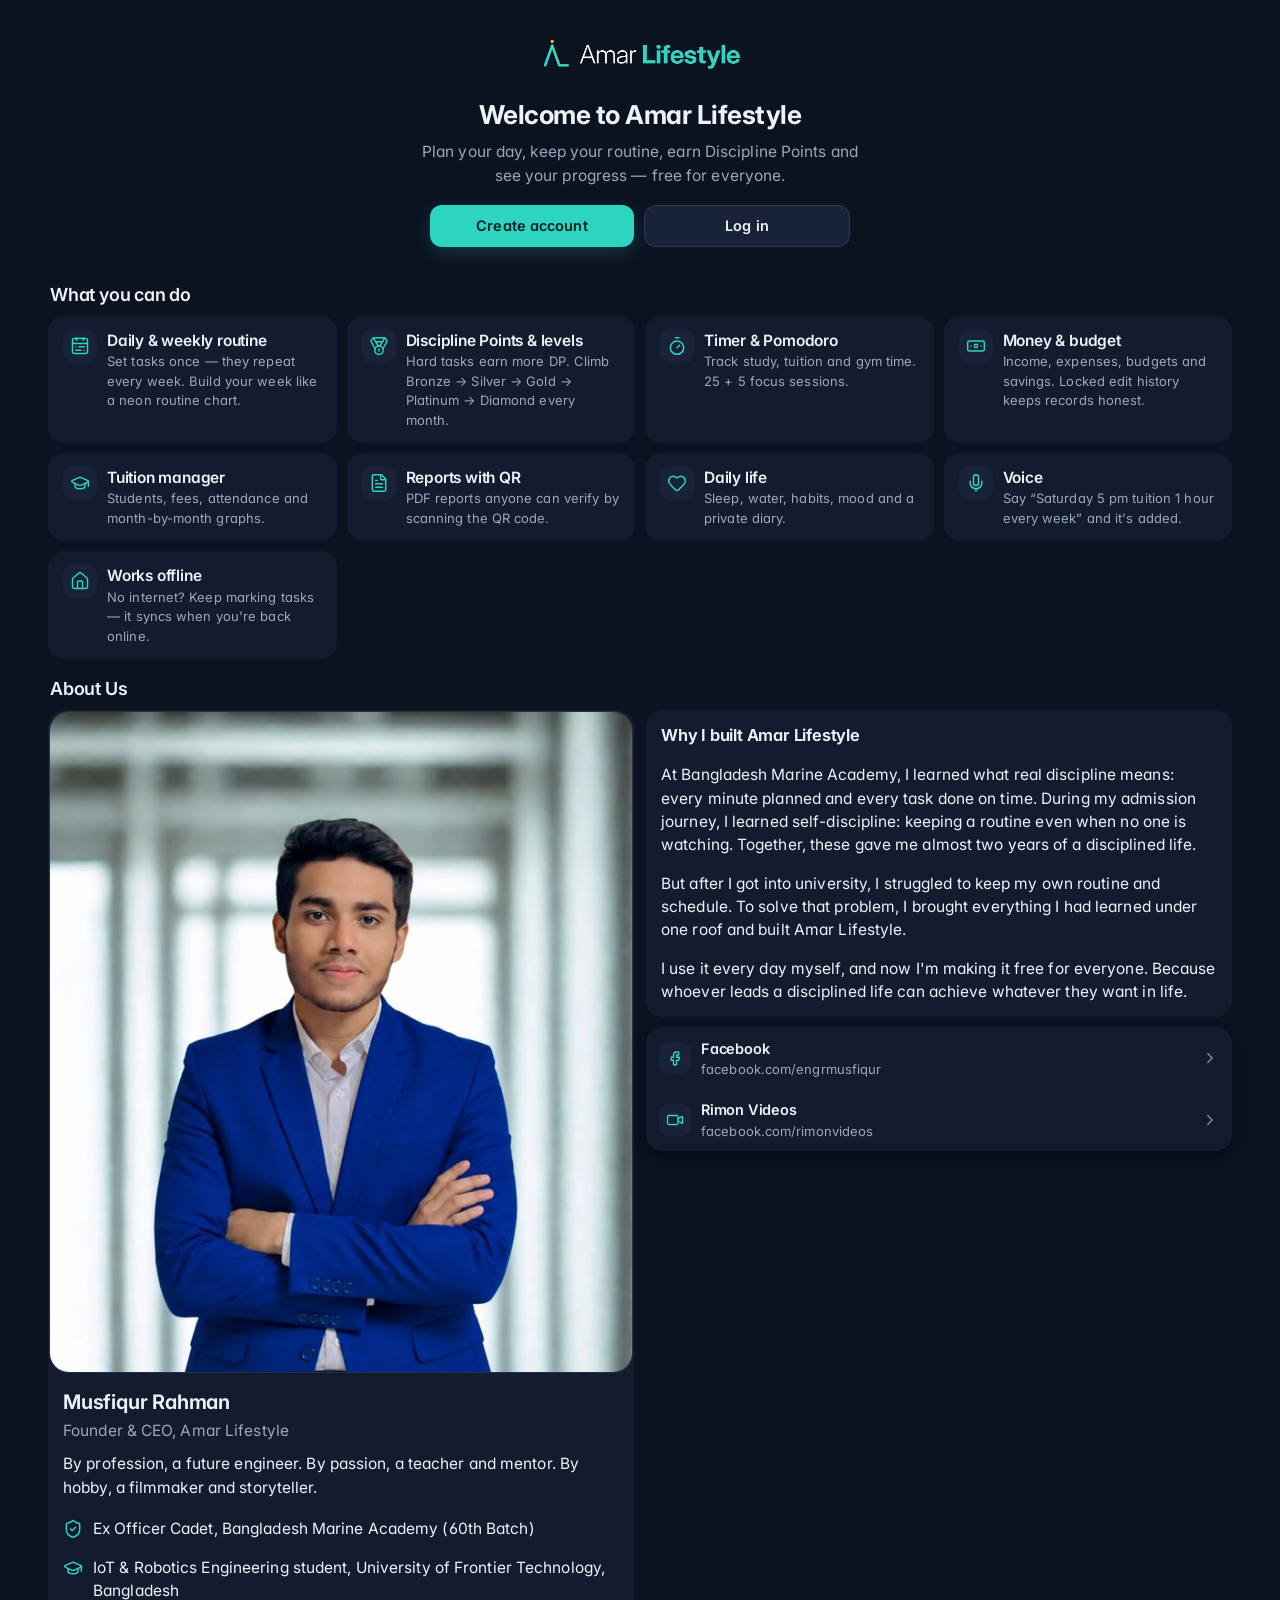
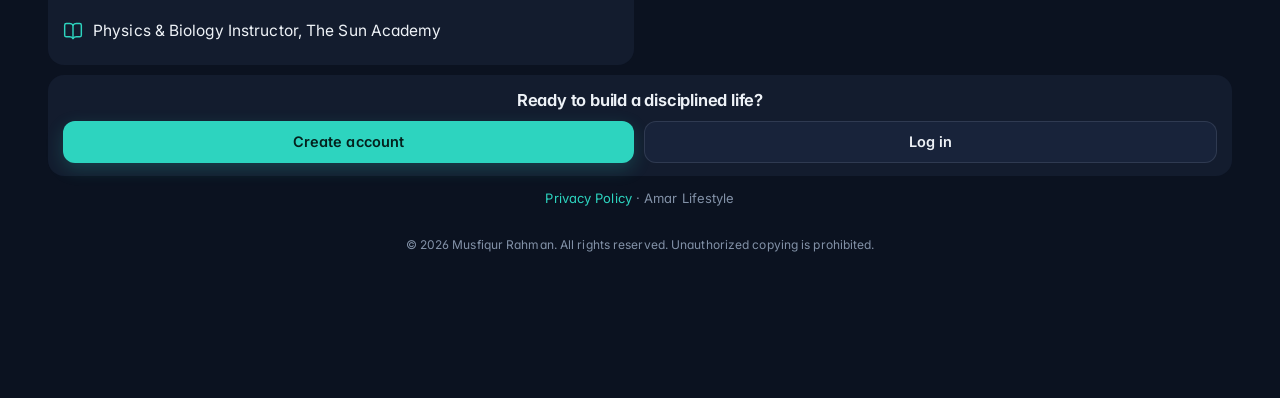
==== commit ffd95b0a: "v96 professional theme Co-Authored-By: Claude Opus 5.5 <noreply@anthropic.com> Claude-Session: https" ====
--- a/index.html
+++ b/index.html
@@ -6,7 +6,7 @@
   <meta name="viewport" content="width=device-width, initial-scale=1, viewport-fit=cover">
   <title>Amar Lifestyle</title>
   <meta name="description" content="Amar Lifestyle — routine, tasks, discipline points, money and reports in one place.">
-  <meta name="theme-color" content="#0B1220">
+  <meta name="theme-color" content="#0D0D0F">
   <meta name="author" content="Musfiqur Rahman">
   <meta name="copyright" content="© 2026 Musfiqur Rahman. All rights reserved. Unauthorized copying is prohibited.">
   <link rel="manifest" href="manifest.json">
@@ -30,7 +30,7 @@
   <link rel="apple-touch-startup-image" media="(device-width: 320px) and (device-height: 568px) and (-webkit-device-pixel-ratio: 2) and (orientation: portrait)" href="assets/splash/s-640x1136.png">
   <link rel="preconnect" href="https://fonts.googleapis.com">
   <link rel="preconnect" href="https://fonts.gstatic.com" crossorigin>
-  <link href="https://fonts.googleapis.com/css2?family=Noto+Sans+Bengali:wght@400;500;600;700&family=Noto+Serif+Bengali:wght@500&family=Lora:ital,wght@1,500&family=Noto+Color+Emoji&display=swap" rel="stylesheet">
+  <link href="https://fonts.googleapis.com/css2?family=Inter:wght@400;500;600;700&family=Noto+Sans+Bengali:wght@400;500;600;700&family=Noto+Serif+Bengali:wght@500&family=Lora:ital,wght@1,500&family=Noto+Color+Emoji&display=swap" rel="stylesheet" media="print" onload="this.media='all'"><!-- fonts load in the background; the app shows at once -->
   <link rel="stylesheet" href="css/app.css">
   <style>
     /* splash: shown when opened from the Home Screen, fades out once the first page is ready */
--- a/css/app.css
+++ b/css/app.css
@@ -1,27 +1,28 @@
 /* © 2026 Musfiqur Rahman. All rights reserved. Unauthorized copying is prohibited. Proprietary — see LICENSE. */
 /* Amar Lifestyle — design tokens */
 :root {
-  --bg: #07090D;
-  --bg2: #0B0D12;
-  --card: #12151C;
-  --card2: #181C25;
-  --line: rgba(255,255,255,0.08);
-  --line2: rgba(255,255,255,0.14);
-  --text: #F3F5F8;
-  --muted: #9AA3B5;
-  --faint: #6B7385;
-  --brand: #2DD4BF;
-  --brand-ink: #04211D;
-  --cyan: #22D3EE;
-  --green: #4ADE80;
-  --amber: #FBBF24;
-  --pink: #E879F9;
-  --red: #F87171;
-  --grad: linear-gradient(135deg, #22D3EE 0%, #4ADE80 100%);
-  --glass: rgba(18,21,28,0.72);
-  --shadow: 0 10px 30px rgba(0,0,0,0.35);
-  --r: 18px;
-  --r-sm: 12px;
+  /* professional dark: charcoal surfaces, one lime accent */
+  --bg: #0D0D0F;
+  --bg2: #141416;
+  --card: #1A1A1D;
+  --card2: #222226;
+  --line: rgba(255,255,255,0.06);
+  --line2: rgba(255,255,255,0.11);
+  --text: #F4F4F5;
+  --muted: #A1A1AA;
+  --faint: #71717A;
+  --brand: #C6F432;
+  --brand-ink: #111209;
+  --cyan: #8FD3FF;
+  --green: #A3E635;
+  --amber: #F5B83D;
+  --pink: #C4B5FD;
+  --red: #F2716B;
+  --grad: linear-gradient(135deg, #C6F432 0%, #A3E635 100%);
+  --glass: rgba(20,20,22,0.82);
+  --shadow: 0 8px 24px rgba(0,0,0,0.45);
+  --r: 20px;
+  --r-sm: 14px;
   --nav-h: 68px;
   color-scheme: dark;
 }
@@ -54,7 +55,7 @@
   background: var(--bg);
   color: var(--text);
   /* the phone's own standard font (San Francisco on iPhone, Roboto on Android) + Noto Sans Bengali for Bangla */
-  font-family: -apple-system, BlinkMacSystemFont, "SF Pro Text", "Segoe UI", Roboto, "Helvetica Neue", Arial, "Noto Sans Bengali", "Kohinoor Bangla", "Hind Siliguri", sans-serif;
+  font-family: "Inter", -apple-system, BlinkMacSystemFont, "SF Pro Text", "Segoe UI", Roboto, "Helvetica Neue", Arial, "Noto Sans Bengali", "Kohinoor Bangla", "Hind Siliguri", sans-serif;
   -webkit-font-smoothing: antialiased; -moz-osx-font-smoothing: grayscale; text-rendering: optimizeLegibility;
   font-size: 16px;
   line-height: 1.45;
@@ -128,7 +129,7 @@
 /* hero (today) */
 .hero {
   position: relative; overflow: hidden;
-  background: radial-gradient(120% 140% at 0% 0%, color-mix(in srgb, var(--cyan) 18%, transparent), transparent 55%), var(--card);
+  background: radial-gradient(120% 140% at 0% 0%, color-mix(in srgb, var(--brand) 7%, transparent), transparent 55%), var(--card);
   border: 1px solid var(--line); border-radius: 22px; padding: 18px; margin-bottom: 14px;
   display: flex; align-items: center; gap: 16px;
 }
@@ -485,14 +486,14 @@
 /* ---- round AI button, AI window, emergency, motion ---- */
 .ai-orb { width: 44px; height: 44px; border-radius: 50%; border: 0; cursor: pointer; position: relative; isolation: isolate; display: flex; flex-direction: column; align-items: center; justify-content: center; line-height: 1;
   background: transparent; color: var(--text); box-shadow: 0 4px 16px color-mix(in srgb, #A78BFA 40%, transparent); transition: transform .15s; }
-.ai-orb::after { content: ""; position: absolute; inset: 0; border-radius: 50%; z-index: -2; background: conic-gradient(from 0deg, #22D3EE, #A78BFA, #F472B6, #34D399, #22D3EE); animation: orbspin 5s linear infinite; }
+.ai-orb::after { content: ""; position: absolute; inset: 0; border-radius: 50%; z-index: -2; background: conic-gradient(from 0deg, #C6F432, #A78BFA, #F472B6, #34D399, #C6F432); animation: orbspin 5s linear infinite; }
 .ai-orb::before { content: ""; position: absolute; inset: 2.5px; border-radius: 50%; z-index: -1; background: var(--card); }
 .ai-orb span { font-size: 15px; } .ai-orb small { font-size: 9.5px; font-weight: 700; letter-spacing: .3px; }
 .ai-orb:active { transform: scale(.92); }
 @keyframes orbspin { to { transform: rotate(360deg); } }
 .chip { border: 1px solid var(--line2); background: var(--card2); color: var(--text); border-radius: 999px; padding: 6px 12px; font-size: 13px; cursor: pointer; transition: transform .12s, background .2s; }
 .chip:active { transform: scale(.96); background: color-mix(in srgb, var(--brand) 18%, var(--card2)); }
-.ai-tips { padding: 10px 12px; border-radius: 14px; background: linear-gradient(135deg, color-mix(in srgb, #A78BFA 12%, var(--card)), color-mix(in srgb, #22D3EE 8%, var(--card))); border: 1px solid color-mix(in srgb, #A78BFA 30%, transparent); }
+.ai-tips { padding: 10px 12px; border-radius: 14px; background: linear-gradient(135deg, color-mix(in srgb, #A78BFA 12%, var(--card)), color-mix(in srgb, #C6F432 8%, var(--card))); border: 1px solid color-mix(in srgb, #A78BFA 30%, transparent); }
 .ai-alert { padding: 7px 9px; border-radius: 10px; margin: 6px 0; background: color-mix(in srgb, var(--amber) 13%, transparent); border: 1px solid color-mix(in srgb, var(--amber) 45%, transparent); }
 .ai-alert.high { background: color-mix(in srgb, var(--red) 13%, transparent); border-color: color-mix(in srgb, var(--red) 45%, transparent); }
 .ai-alert b { color: var(--amber); } .ai-alert.high b { color: var(--red); }
@@ -638,7 +639,7 @@
 .dict { margin-top: 8px; padding: 10px; border-radius: 16px; border: 1px solid var(--line); background: var(--card); transition: border-color .25s, box-shadow .25s; }
 .dict[data-state="rec"] { border-color: color-mix(in srgb, var(--red) 55%, transparent); box-shadow: 0 0 0 4px color-mix(in srgb, var(--red) 10%, transparent); }
 .dict-row { display: flex; align-items: center; gap: 12px; }
-.dict-main { width: 48px; height: 48px; border-radius: 50%; border: 0; display: grid; place-items: center; flex-shrink: 0; color: #04211d; background: linear-gradient(135deg, var(--brand), #4ADE80); cursor: pointer; transition: transform .15s; }
+.dict-main { width: 48px; height: 48px; border-radius: 50%; border: 0; display: grid; place-items: center; flex-shrink: 0; color: #04211d; background: linear-gradient(135deg, var(--brand), #A3E635); cursor: pointer; transition: transform .15s; }
 .dict-main svg { width: 22px; height: 22px; }
 .dict-main:active { transform: scale(.92); }
 .dict[data-state="rec"] .dict-main { background: var(--red); color: #fff; animation: dictPulse 1.4s infinite; }
@@ -752,7 +753,7 @@
 
 /* one consistent, good-looking emoji set on every Android / Windows phone */
 html:not(.apple) body, html:not(.apple) button, html:not(.apple) input, html:not(.apple) textarea, html:not(.apple) select {
-  font-family: -apple-system, BlinkMacSystemFont, "SF Pro Text", "Segoe UI", Roboto, "Helvetica Neue", Arial, "Noto Sans Bengali", "Kohinoor Bangla", "Noto Color Emoji", sans-serif;
+  font-family: "Inter", -apple-system, BlinkMacSystemFont, "SF Pro Text", "Segoe UI", Roboto, "Helvetica Neue", Arial, "Noto Sans Bengali", "Kohinoor Bangla", "Noto Color Emoji", sans-serif;
 }
 
 /* ===== smooth motion pass ===== */
@@ -805,7 +806,7 @@
 .nav-inner { grid-template-columns: repeat(5, 1fr) !important; align-items: center; }
 .nav-ai { position: relative; display: flex; flex-direction: column; align-items: center; justify-content: flex-end; gap: 3px; height: 100%; border: 0; background: none; color: var(--text); font: inherit; cursor: pointer; padding: 0 0 8px; }
 .nav-ai-orb { width: 54px; height: 54px; margin-top: -22px; border-radius: 50%; display: grid; place-items: center; color: #04211d;
-  background: conic-gradient(from 210deg, #22D3EE, #4ADE80, #A78BFA, #22D3EE); box-shadow: 0 8px 24px color-mix(in srgb, var(--brand) 45%, transparent), 0 0 0 5px var(--bg); transition: transform .2s var(--ease, ease); }
+  background: var(--brand); box-shadow: 0 8px 24px color-mix(in srgb, var(--brand) 45%, transparent), 0 0 0 5px var(--bg); transition: transform .2s var(--ease, ease); }
 .nav-ai-orb svg { width: 26px; height: 26px; stroke-width: 2; }
 .nav-ai small { font-size: 10.5px; font-weight: 700; color: var(--brand); }
 .nav-ai:active .nav-ai-orb { transform: scale(.9); }
@@ -843,7 +844,7 @@
 .hero-meta { display: flex; align-items: center; gap: 8px; flex-wrap: wrap; margin-top: 2px; font-size: 12.5px; }
 .lvl { font-weight: 700; color: var(--lvc, var(--amber)); }
 .ai-rep { display: flex; flex-direction: column; align-items: center; justify-content: center; gap: 2px; min-width: 76px; padding: 8px 10px; border-radius: 14px; text-decoration: none; color: var(--text); font-size: 12px; font-weight: 600;
-  background: linear-gradient(140deg, color-mix(in srgb, #22D3EE 18%, var(--card)), color-mix(in srgb, #A78BFA 18%, var(--card))); border: 1px solid color-mix(in srgb, var(--brand) 35%, transparent); transition: transform .16s; }
+  background: linear-gradient(140deg, color-mix(in srgb, #C6F432 18%, var(--card)), color-mix(in srgb, #A78BFA 18%, var(--card))); border: 1px solid color-mix(in srgb, var(--brand) 35%, transparent); transition: transform .16s; }
 .ai-rep:active { transform: scale(.95); }
 .ai-rep-ic svg.ei { width: 20px; height: 20px; margin: 0; }
 .pchip { display: inline-flex; align-items: center; gap: 2px; padding: 2px 8px; border-radius: 99px; font-size: 11.5px; font-weight: 600; text-decoration: none; white-space: nowrap; }
@@ -856,12 +857,12 @@
 
 /* ===== theme v3: deep navy / slate, soft shadows instead of borders, refined teal ===== */
 :root:not([data-theme="light"]) {
-  --bg: #0B1220; --bg2: #0F172A; --card: #131C2E; --card2: #18233A;
-  --line: rgba(148,163,184,0.10); --line2: rgba(148,163,184,0.18);
-  --text: #EEF2F7; --muted: #9AA8BC; --faint: #8291A7;
-  --brand: #2DD4BF; --cyan: #38BDF8;
-  --shadow-1: 0 1px 2px rgba(0,0,0,.25), 0 6px 18px rgba(2,6,23,.35);
-  --shadow-2: 0 2px 6px rgba(0,0,0,.25), 0 14px 34px rgba(2,6,23,.45);
+  --bg: #0D0D0F; --bg2: #141416; --card: #1A1A1D; --card2: #222226;
+  --line: rgba(255,255,255,0.06); --line2: rgba(255,255,255,0.11);
+  --text: #F4F4F5; --muted: #A1A1AA; --faint: #8A8A93;
+  --brand: #C6F432; --cyan: #8FD3FF;
+  --shadow-1: 0 1px 2px rgba(0,0,0,.25), 0 6px 18px rgba(0,0,0,.4);
+  --shadow-2: 0 2px 6px rgba(0,0,0,.25), 0 14px 34px rgba(0,0,0,.5);
 }
 :root[data-theme="light"] { --bg: #F3F6FA; --bg2: #E9EEF5; --card: #FFFFFF; --shadow-1: 0 1px 2px rgba(15,23,42,.06), 0 6px 18px rgba(15,23,42,.06); --shadow-2: 0 2px 6px rgba(15,23,42,.08), 0 14px 34px rgba(15,23,42,.10); }
 body { background: var(--bg); }
@@ -875,7 +876,7 @@
 .task.first { box-shadow: var(--shadow-2), inset 0 0 0 1.5px color-mix(in srgb, var(--c, var(--brand)) 55%, transparent); }
 .btn { border-color: var(--line2); }
 .input, input.input, select.input, textarea.input { background: var(--bg2); border-color: var(--line); }
-.nav { background: color-mix(in srgb, var(--bg) 92%, transparent) !important; border-top: 1px solid var(--line); box-shadow: 0 -8px 24px rgba(2,6,23,.35); }
+.nav { background: color-mix(in srgb, var(--bg) 92%, transparent) !important; border-top: 1px solid var(--line); box-shadow: 0 -8px 24px rgba(0,0,0,.4); }
 .icon-btn { background: var(--card); border-color: transparent; box-shadow: var(--shadow-1); }
 /* countdown on the first task */
 /* colored countdown pill: blue = waiting, amber = starting soon, green = running, red = last 10 min / over */
@@ -1003,3 +1004,48 @@
 .fab { user-select: none; -webkit-user-select: none; -webkit-touch-callout: none; }
 .fab.fab-drag { transform: scale(1.1); opacity: .9; box-shadow: 0 14px 34px rgba(0,0,0,.45); }
 body.fab-away .fab.fab-placed { transform: scale(.6); opacity: 0; }
+/* class attendance */
+.att-list { display: grid; gap: 10px; margin-top: 12px; }
+.att-bar { height: 6px; border-radius: 4px; background: var(--bg2); overflow: hidden; margin: 4px 0 3px; }
+.att-bar i { display: block; height: 100%; border-radius: 4px; }
+.btn.nocls { color: var(--muted); }
+/* student: every day taught */
+details > summary::-webkit-details-marker { display: none; }
+.taught { padding: 4px 12px 10px; display: grid; gap: 6px; }
+.taught-row { display: flex; gap: 12px; align-items: center; padding: 8px 10px; border-radius: 10px; background: var(--bg2); }
+.taught-d { display: flex; flex-direction: column; align-items: center; min-width: 34px; line-height: 1.15; }
+.taught-d b { font-size: 17px; }
+.mcal .cal-c { min-height: 54px; }
+.mcal .cal-c.future { opacity: .45; }
+.mcal-dots { display: flex; flex-wrap: wrap; gap: 3px; padding: 2px 2px 0; }
+.mcal-dots i { width: 8px; height: 8px; border-radius: 50%; display: block; }
+.mcal-sub { font-size: 10px; font-weight: 700; color: var(--brand); padding-left: 2px; margin-top: auto; }
+
+/* ---- professional dark finish (look only; nothing moved) ---- */
+body { letter-spacing: .1px; }
+.card, .li, .task, .stat { border-color: var(--line); box-shadow: none; }
+.btn.primary, .fab { background: var(--brand); color: var(--brand-ink); box-shadow: 0 6px 18px rgba(198,244,50,.18); }
+.chip.on, .seg .on, .tabs .on { background: var(--brand); color: var(--brand-ink); border-color: var(--brand); }
+.nav { background: rgba(16,16,18,.92); border-top: 1px solid var(--line); backdrop-filter: blur(14px); -webkit-backdrop-filter: blur(14px); }
+.nav a.on, .nav .on { color: var(--brand); }
+.ei { color: var(--muted); }
+h1, h2, h3, b, .v { letter-spacing: -.2px; }
+
+/* ---- classic Blue theme (Settings → Theme → Blue) ---- */
+:root[data-skin="blue"]:not([data-theme="light"]) {
+  --bg: #0B1220; --bg2: #0F172A; --card: #131C2E; --card2: #18233A;
+  --line: rgba(148,163,184,0.10); --line2: rgba(148,163,184,0.18);
+  --text: #EEF2F7; --muted: #9AA8BC; --faint: #8291A7;
+  --brand: #2DD4BF; --brand-ink: #04211D; --cyan: #38BDF8; --green: #4ADE80; --pink: #E879F9;
+  --grad: linear-gradient(135deg, #22D3EE 0%, #4ADE80 100%);
+}
+:root[data-skin="blue"] .btn.primary, :root[data-skin="blue"] .fab { box-shadow: 0 6px 18px rgba(45,212,191,.2); }
+:root[data-skin="blue"] .nav { background: rgba(11,18,32,.92) !important; }
+
+/* ---- cleaner, more standard text ---- */
+body { font-feature-settings: "cv11", "ss01"; -webkit-font-smoothing: antialiased; }
+h1 { font-weight: 700; letter-spacing: -.4px; }
+h2, h3, .section-title h2 { font-weight: 600; letter-spacing: -.2px; }
+b, strong, .v { font-weight: 600; }
+.topbar .sub { font-weight: 500; }
+.task .t, .task b { font-weight: 600; }
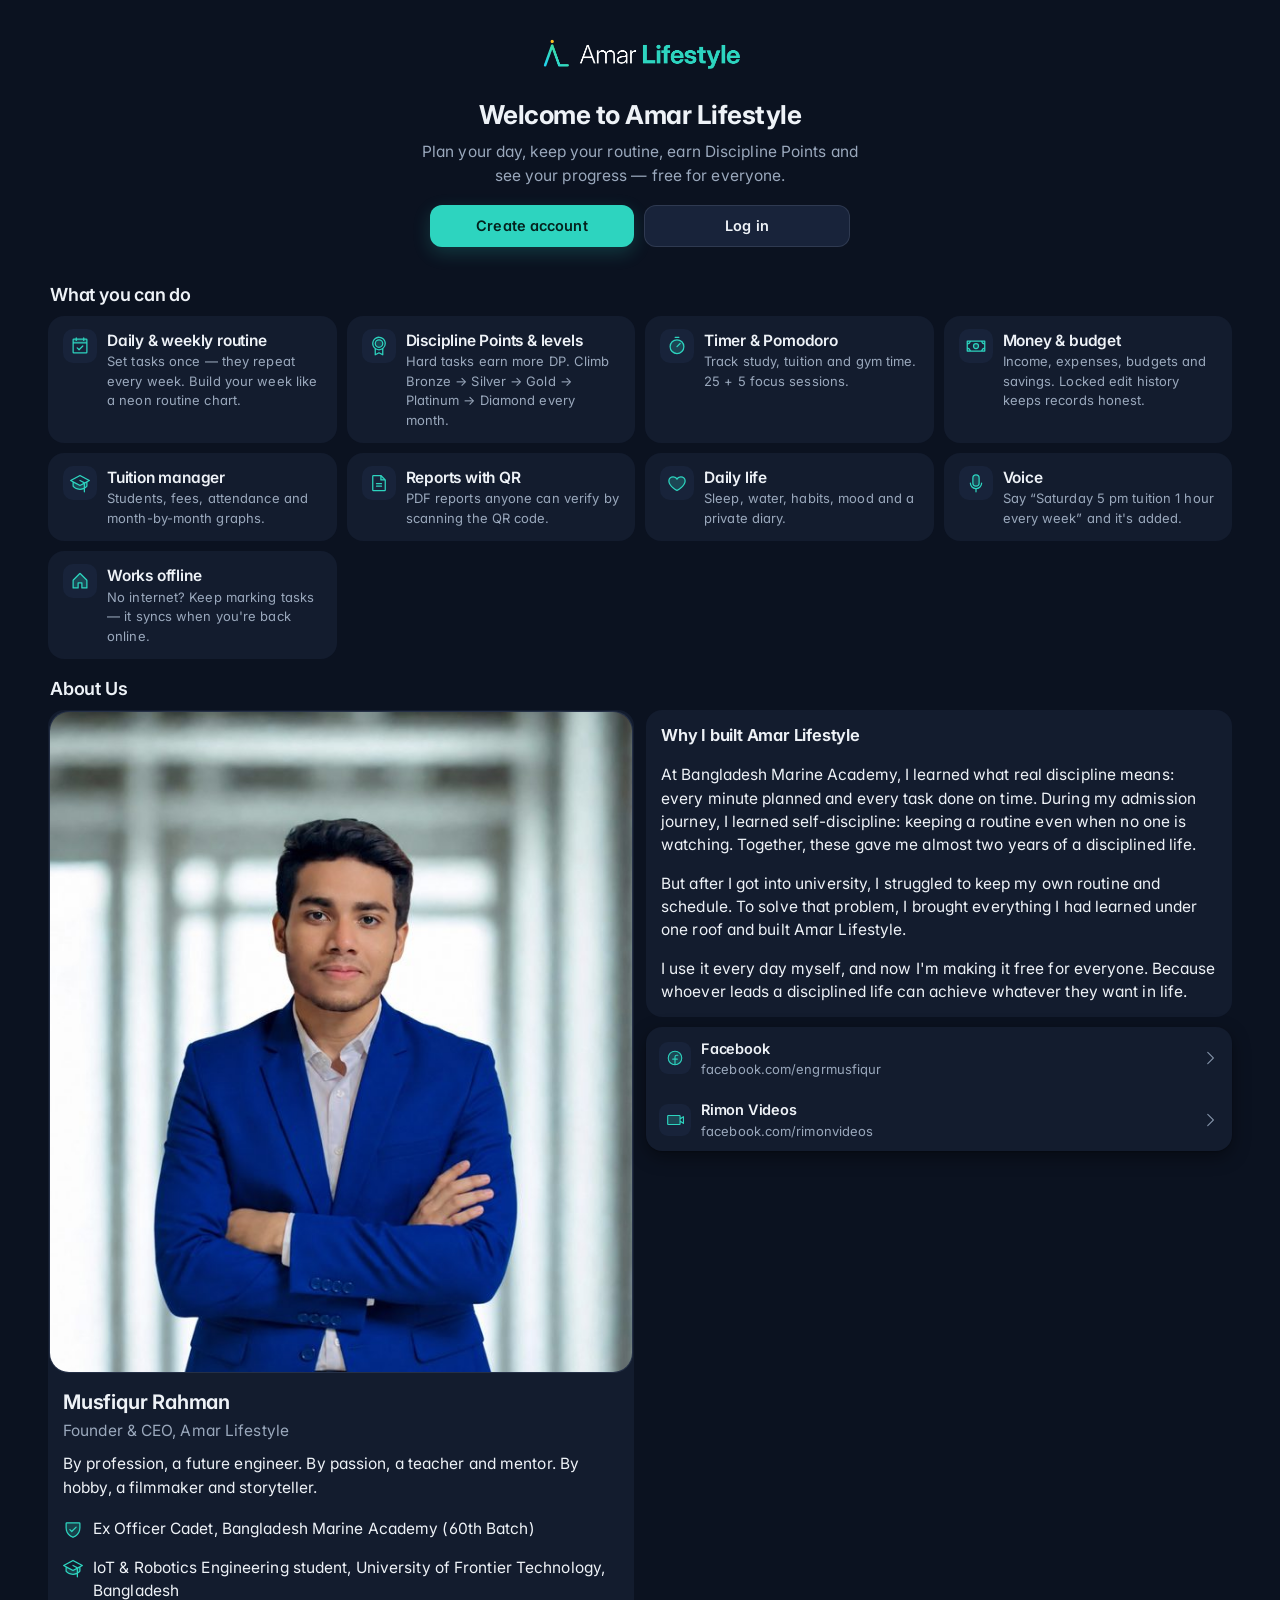
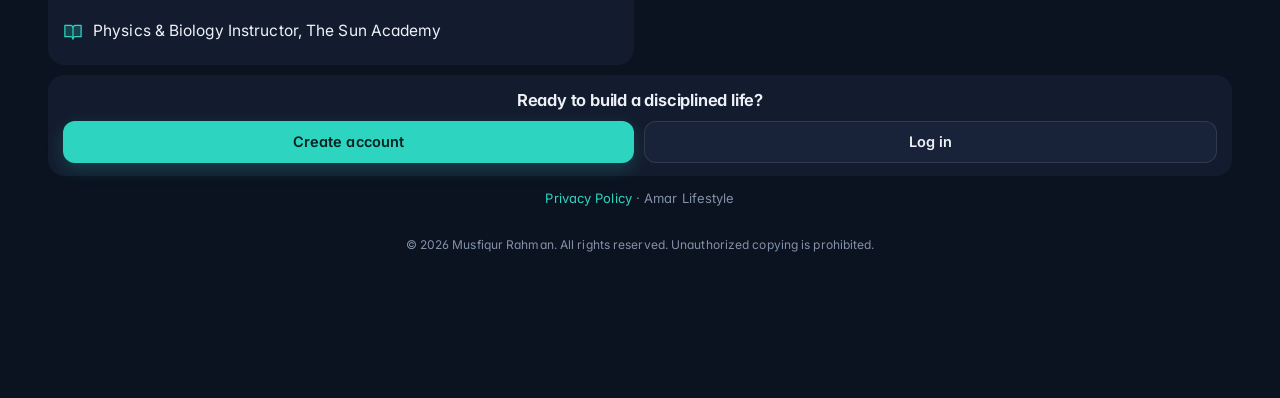
==== commit b59ed792: "v106 Co-Authored-By: Claude Opus 5.5 <noreply@anthropic.com> Claude-Session: https://claude.ai/code/" ====
--- a/index.html
+++ b/index.html
@@ -30,7 +30,7 @@
   <link rel="apple-touch-startup-image" media="(device-width: 320px) and (device-height: 568px) and (-webkit-device-pixel-ratio: 2) and (orientation: portrait)" href="assets/splash/s-640x1136.png">
   <link rel="preconnect" href="https://fonts.googleapis.com">
   <link rel="preconnect" href="https://fonts.gstatic.com" crossorigin>
-  <link href="https://fonts.googleapis.com/css2?family=Inter:wght@400;500;600;700&family=Noto+Sans+Bengali:wght@400;500;600;700&family=Noto+Serif+Bengali:wght@500&family=Lora:ital,wght@1,500&family=Noto+Color+Emoji&display=swap" rel="stylesheet" media="print" onload="this.media='all'"><!-- fonts load in the background; the app shows at once -->
+  <link href="https://fonts.googleapis.com/css2?family=Inter:wght@400;500;600;700&family=Noto+Sans+Bengali:wght@400;500;600;700&family=Noto+Serif+Bengali:wght@500&family=Lora:ital,wght@1,500&family=Great+Vibes&family=Noto+Color+Emoji&display=swap" rel="stylesheet" media="print" onload="this.media='all'"><!-- fonts load in the background; the app shows at once -->
   <link rel="stylesheet" href="css/app.css">
   <style>
     /* splash: shown when opened from the Home Screen, fades out once the first page is ready */
--- a/css/app.css
+++ b/css/app.css
@@ -249,7 +249,7 @@
 .sheet {
   width: 100%; max-width: 640px; max-height: 92vh; overflow-y: auto;
   background: var(--card); border: 1px solid var(--line2); border-bottom: 0; border-radius: 24px 24px 0 0;
-  padding: 10px 18px calc(22px + env(safe-area-inset-bottom)); animation: sheetIn .34s cubic-bezier(.22,1,.36,1) both; transition: transform .25s cubic-bezier(.22,1,.36,1);
+  padding: 10px 18px calc(22px + env(safe-area-inset-bottom)); animation: sheetIn .42s cubic-bezier(.34,1.25,.64,1) both; transition: transform .25s cubic-bezier(.22,1,.36,1);
 }
 @keyframes up { from { transform: translateY(40px); opacity: .4; } to { transform: none; opacity: 1; } }
 @keyframes sheetIn { from { transform: translateY(100%); } to { transform: none; } }
@@ -1049,3 +1049,145 @@
 b, strong, .v { font-weight: 600; }
 .topbar .sub { font-weight: 500; }
 .task .t, .task b { font-weight: 600; }
+
+/* ---- gradient tokens (used by rings) ---- */
+:root { --g1: #22D3EE; --g2: #4ADE80; --g3: #4ADE80; }
+/* ---- micro-interactions (all themes) ---- */
+.btn, .icon-btn, .chip, .fab, .nav a { transition: transform .12s ease; }
+.btn:active, .icon-btn:active, .chip:active, .nav a:active { transform: scale(.96); }
+.fab:active { transform: scale(.92); }
+.confetti { position: fixed; z-index: 9999; pointer-events: none; width: 0; height: 0; }
+.confetti i { position: absolute; width: 7px; height: 11px; border-radius: 2px; opacity: 0; animation: cf-burst 1.1s cubic-bezier(.2,.7,.3,1) forwards; }
+@keyframes cf-burst { 0% { opacity: 1; transform: translate(0,0) rotate(0) scale(.6); } 70% { opacity: 1; } 100% { opacity: 0; transform: translate(var(--x), calc(var(--y) + 120px)) rotate(var(--r)) scale(1); } }
+@media (prefers-reduced-motion: reduce) { .btn:active, .icon-btn:active, .li:active, .chip:active, .nav a:active, .fab:active { transform: none; } }
+/* ---- loading shimmer ---- */
+.skel { padding: 14px 16px; }
+.sk { border-radius: 16px; margin-bottom: 12px; background: linear-gradient(90deg, var(--card) 0%, var(--card2) 50%, var(--card) 100%); background-size: 200% 100%; animation: sk 1.2s ease-in-out infinite; }
+.sk-h { height: 44px; width: 55%; } .sk-hero { height: 120px; } .sk-row { height: 64px; }
+@keyframes sk { from { background-position: 100% 0 } to { background-position: -100% 0 } }
+/* ---- DP pop + level-up ---- */
+.dp-pop { animation: dppop .4s ease; display: inline-block; }
+@keyframes dppop { 50% { transform: scale(1.25); color: var(--brand); } }
+.lvlup { position: fixed; inset: 0; z-index: 9000; display: flex; align-items: center; justify-content: center; background: rgba(5,8,15,.94); animation: fadein .25s ease; }
+.lvlup-card { text-align: center; padding: 28px 26px; max-width: 300px; animation: lvlin .5s cubic-bezier(.2,1.4,.4,1); }
+.lvlup-card h2 { font-size: 30px; margin: 2px 0 6px; }
+.lvlup-card .btn { margin-top: 14px; min-width: 160px; }
+.lvlup-badge { width: 120px; height: 120px; margin: 0 auto 14px; border-radius: 50%; display: flex; align-items: center; justify-content: center; font-size: 52px; font-weight: 800; color: #fff;
+  background: var(--lc, var(--brand)); box-shadow: 0 0 0 6px color-mix(in srgb, var(--lc, var(--brand)) 25%, transparent), 0 0 60px color-mix(in srgb, var(--lc, var(--brand)) 55%, transparent); }
+.lvlup[data-l="Bronze"] { --lc: #CD7F32; } .lvlup[data-l="Silver"] { --lc: #9CA3AF; } .lvlup[data-l="Gold"] { --lc: #EAB308; } .lvlup[data-l="Platinum"] { --lc: #38BDF8; } .lvlup[data-l="Diamond"] { --lc: #A78BFA; }
+@keyframes lvlin { from { transform: scale(.6); opacity: 0; } }
+@keyframes fadein { from { opacity: 0; } }
+.lvlup-badge svg { width: 56px; height: 56px; }
+/* ---- theme polish ---- */
+/* the task running now softly glows */
+.task:has(.cd-live)::after, .task:has(.cd-low)::after { content: ""; position: absolute; inset: 0; border-radius: inherit; pointer-events: none;
+  box-shadow: 0 0 0 1px color-mix(in srgb, var(--c, var(--brand)) 70%, transparent), 0 0 18px color-mix(in srgb, var(--c, var(--brand)) 30%, transparent);
+  animation: nowglow 2.4s ease-in-out infinite; will-change: opacity; }
+@keyframes nowglow { 0%, 100% { opacity: .25; } 50% { opacity: 1; } }
+/* active tab: a small glowing dot under the icon */
+.nav a { position: relative; }
+.nav a.on::after { content: ""; position: absolute; bottom: 3px; left: 50%; width: 5px; height: 5px; margin-left: -2.5px; border-radius: 50%; background: var(--brand); box-shadow: 0 0 8px var(--brand); animation: dotin .3s cubic-bezier(.34,1.6,.64,1); }
+@keyframes dotin { from { transform: scale(0); } }
+/* progress ring fills up when the page opens */
+.ring circle:last-of-type { animation: ringfill 1s cubic-bezier(.22,1,.36,1) both; }
+@keyframes ringfill { from { stroke-dashoffset: 251.3; } }
+/* thin bar: how close the next level is */
+.lvl-bar { height: 4px; border-radius: 4px; background: var(--card2); margin-top: 6px; max-width: 150px; overflow: hidden; }
+.lvl-bar i { display: block; height: 100%; border-radius: 4px; background: var(--grad, var(--brand)); animation: barfill 1s cubic-bezier(.22,1,.36,1) both; }
+@keyframes barfill { from { width: 0; } }
+@media (prefers-reduced-motion: reduce) { .task::after, .ring circle, .lvl-bar i, .nav a.on::after { animation: none !important; } }
+/* ---- Alerts page ---- */
+.nt-list { display: flex; flex-direction: column; gap: 8px; margin-bottom: 14px; }
+.nt { display: flex; align-items: flex-start; gap: 12px; padding: 12px 14px; border-radius: 16px; background: var(--card); border: 1px solid var(--line); color: inherit; text-decoration: none; position: relative; }
+.nt.new { background: color-mix(in srgb, var(--brand) 7%, var(--card)); border-color: color-mix(in srgb, var(--brand) 25%, transparent); }
+.nt-ic { width: 40px; height: 40px; border-radius: 12px; display: flex; align-items: center; justify-content: center; flex-shrink: 0; }
+.nt-ic svg { width: 22px; height: 22px; }
+.nt-top { display: flex; align-items: baseline; gap: 8px; } .nt-top b { flex: 1; min-width: 0; font-size: 15px; }
+.nt-time { font-size: 12px; color: var(--faint); white-space: nowrap; }
+.nt-body { font-size: 13.5px; color: var(--muted); margin-top: 2px; line-height: 1.4; display: -webkit-box; -webkit-line-clamp: 3; -webkit-box-orient: vertical; overflow: hidden; }
+.nt-dot { position: absolute; top: 14px; right: 12px; width: 8px; height: 8px; border-radius: 50%; background: var(--brand); box-shadow: 0 0 8px var(--brand); }
+.nt.new .nt-time { margin-right: 14px; }
+.nt-empty { text-align: center; padding: 28px 16px; display: flex; flex-direction: column; align-items: center; gap: 6px; }
+.nt-empty-ic { width: 56px; height: 56px; border-radius: 18px; display: flex; align-items: center; justify-content: center; background: var(--card2); color: var(--brand); margin-bottom: 4px; }
+.nt-empty-ic svg { width: 28px; height: 28px; }
+/* ---- toast: top banner, iOS-style ---- */
+#toast .toast { display: flex; align-items: center; gap: 10px; padding: 10px 16px 10px 10px; border-radius: 22px; width: fit-content; max-width: min(92vw, 420px); margin: 0 auto 8px;
+  background: rgba(24,32,48,.92); -webkit-backdrop-filter: blur(14px); backdrop-filter: blur(14px); border: 1px solid rgba(255,255,255,.1);
+  box-shadow: 0 10px 30px rgba(0,0,0,.45); font-size: 14px; font-weight: 500; line-height: 1.35; cursor: pointer;
+  animation: toastDrop .45s cubic-bezier(.34,1.4,.64,1) both; }
+#toast .toast.out { animation: toastUp .25s ease-in forwards; }
+.toast-ic { width: 28px; height: 28px; border-radius: 50%; display: flex; align-items: center; justify-content: center; flex-shrink: 0; background: color-mix(in srgb, var(--cyan) 20%, transparent); color: var(--cyan); }
+.toast-ic svg { width: 17px; height: 17px; }
+.toast.ok .toast-ic { background: color-mix(in srgb, var(--green) 20%, transparent); color: var(--green); }
+.toast.bad .toast-ic { background: color-mix(in srgb, var(--red) 20%, transparent); color: var(--red); }
+#toast .toast.ok, #toast .toast.bad { border-color: rgba(255,255,255,.1); }
+@keyframes toastDrop { from { opacity: 0; transform: translateY(-24px) scale(.92); } }
+@keyframes toastUp { to { opacity: 0; transform: translateY(-20px) scale(.95); } }
+#toast { top: calc(10px + env(safe-area-inset-top)); bottom: auto !important; }
+#toast .toast { pointer-events: auto; }
+#toast .toast { text-align: left; }
+/* ---- Today's focus card ---- */
+.focus-bd { position: fixed; inset: 0; z-index: 8500; background: rgba(3,6,12,.6); display: flex; align-items: flex-end; justify-content: center; animation: fadein .25s ease; }
+.focus-bd.out { animation: fadeout .28s ease forwards; } .focus-bd.out .focus-card { animation: focusDown .28s ease-in forwards; }
+.focus-card { width: 100%; max-width: 480px; background: var(--bg2); border: 1px solid var(--line2); border-bottom: 0; border-radius: 26px 26px 0 0; padding: 10px 18px calc(18px + env(safe-area-inset-bottom));
+  box-shadow: 0 -20px 60px rgba(0,0,0,.5); animation: focusUp .5s cubic-bezier(.34,1.25,.64,1) both; }
+.focus-grab { width: 40px; height: 5px; border-radius: 5px; background: var(--line2); margin: 0 auto 12px; }
+.focus-head { display: flex; align-items: flex-end; justify-content: space-between; margin-bottom: 12px; } .focus-head h2 { margin: 2px 0 0; font-size: 22px; }
+.focus-n { min-width: 30px; height: 30px; border-radius: 15px; padding: 0 9px; display: flex; align-items: center; justify-content: center; font-weight: 700; background: color-mix(in srgb, var(--brand) 18%, transparent); color: var(--brand); }
+.focus-list { display: flex; flex-direction: column; gap: 8px; margin-bottom: 16px; }
+.focus-it { display: flex; align-items: center; gap: 12px; padding: 10px 12px; border-radius: 16px; background: var(--card); border: 1px solid var(--line); opacity: 0; animation: focusItem .45s cubic-bezier(.34,1.3,.64,1) forwards; }
+.focus-it.hot { border-color: color-mix(in srgb, #F87171 45%, transparent); }
+.focus-ic { width: 38px; height: 38px; border-radius: 12px; display: flex; align-items: center; justify-content: center; flex-shrink: 0; } .focus-ic svg { width: 21px; height: 21px; }
+.focus-hot { font-size: 11.5px; font-weight: 700; color: #F87171; background: rgba(248,113,113,.14); padding: 3px 8px; border-radius: 10px; }
+.focus-btns { display: flex; flex-direction: column; gap: 8px; } .focus-btns .btn { justify-content: center; }
+@keyframes focusUp { from { transform: translateY(100%); } }
+@keyframes focusDown { to { transform: translateY(100%); } }
+@keyframes focusItem { from { opacity: 0; transform: translateY(18px) scale(.97); } to { opacity: 1; transform: none; } }
+@keyframes fadeout { to { opacity: 0; } }
+@media (prefers-reduced-motion: reduce) { .focus-card, .focus-it { animation: none; opacity: 1; } }
+/* ---- overlap fixes ---- */
+.grow > b.ell, .grow > span.ell, .grow > div.ell { display: block; max-width: 100%; }
+.focus-it b.ell { display: block; }
+.pr-row { flex-wrap: wrap; row-gap: 8px; }
+.pr-row > .grow { white-space: nowrap; min-width: max-content; }
+.pr-row > :last-child { margin-left: auto; }
+#toast .toast-msg { min-width: 0; overflow-wrap: anywhere; }
+.task:has(.cd-live), .task:has(.cd-low) { position: relative; }
+/* ring / level bar fill only on the first open, not on every refresh after marking */
+.settled .ring circle:last-of-type, .settled .lvl-bar i { animation: none; }
+.section-title { flex-wrap: wrap; row-gap: 8px; }
+.section-title h2 { white-space: nowrap; }
+/* ---- report (PDF) ---- */
+.report { font-family: Inter, "Noto Sans Bengali", sans-serif; padding: 30px 30px 22px; border-top: 6px solid #0F766E; }
+.rp-head { display: flex; justify-content: space-between; align-items: flex-start; gap: 16px; padding-bottom: 14px; border-bottom: 1px solid #E5E7EB; }
+.rp-title { font-size: 20px; font-weight: 700; margin-top: 12px; color: #0B1220; }
+.rp-sub { font-size: 12px; color: #6B7280; margin-top: 2px; letter-spacing: .2px; }
+.rp-qr { text-align: center; font-size: 10px; color: #6B7280; } .rp-qr img { border: 1px solid #E5E7EB; border-radius: 8px; padding: 4px; background: #fff; }
+.rp-meta { display: grid; grid-template-columns: repeat(3, 1fr); gap: 10px; margin: 14px 0; }
+.rp-meta div { background: #F8FAFC; border: 1px solid #E5E7EB; border-radius: 8px; padding: 8px 10px; display: flex; flex-direction: column; gap: 2px; }
+.rp-meta span { font-size: 10px; color: #6B7280; text-transform: uppercase; letter-spacing: .6px; } .rp-meta b { font-size: 13px; color: #111827; word-break: break-word; }
+.rp-kpis { display: grid; grid-template-columns: repeat(3, 1fr); gap: 10px; margin-bottom: 8px; }
+.rp-kpi { border: 1px solid #E5E7EB; border-radius: 10px; padding: 10px 12px; }
+.rp-kl { font-size: 10.5px; color: #6B7280; text-transform: uppercase; letter-spacing: .5px; } .rp-kv { font-size: 17px; font-weight: 700; color: #111827; margin-top: 2px; }
+.rp-kv.pos { color: #047857; } .rp-kv.neg { color: #B91C1C; }
+.rp-h { font-size: 13px; text-transform: uppercase; letter-spacing: .8px; color: #0F766E; margin: 18px 0 6px; }
+.report .rp-table th { background: #F1F5F9; color: #334155; font-size: 11px; text-transform: uppercase; letter-spacing: .4px; padding: 8px 8px; border-bottom: 0; }
+.report .rp-table td { padding: 7px 8px; border-bottom: 1px solid #EEF2F7; font-size: 12.5px; }
+.report .rp-table tbody tr:nth-child(even) td { background: #FAFBFC; }
+.rp-tag { font-size: 10.5px; font-weight: 600; padding: 2px 7px; border-radius: 10px; } .rp-tag.pos { background: #ECFDF5; color: #047857; } .rp-tag.neg { background: #FEF2F2; color: #B91C1C; }
+.rp-note { font-size: 10.5px; color: #6B7280; }
+.rp-verified { margin: 14px 0; padding: 10px; background: #ECFDF5; border: 1px solid #10B981; border-radius: 8px; color: #065F46; font-weight: 600; }
+.rp-foot { display: flex; justify-content: space-between; align-items: flex-end; margin-top: 34px; gap: 20px; }
+.rp-sign { min-width: 220px; }
+.rp-script { font-family: "Great Vibes", "Brush Script MT", cursive; font-size: 38px; color: #0B3B6E; line-height: 1; margin-bottom: -4px; }
+.rp-line { border-top: 1.5px solid #111827; width: 230px; margin-top: 6px; }
+.rp-signame { font-weight: 700; font-size: 13.5px; margin-top: 6px; color: #111827; } .rp-role { font-size: 12px; color: #374151; } .rp-date { font-size: 10.5px; color: #6B7280; margin-top: 2px; }
+.rp-seal { width: 92px; height: 92px; border-radius: 50%; border: 2.5px solid #0F766E; display: flex; align-items: center; justify-content: center; transform: rotate(-12deg); }
+.rp-seal-in { width: 78px; height: 78px; border-radius: 50%; border: 1px dashed #0F766E; display: flex; flex-direction: column; align-items: center; justify-content: center; color: #0F766E; }
+.rp-seal-in b { font-size: 13px; letter-spacing: 1px; } .rp-seal-in span { font-size: 7.5px; letter-spacing: .8px; }
+.rp-bottom { display: flex; justify-content: space-between; gap: 12px; flex-wrap: wrap; margin-top: 18px; padding-top: 10px; border-top: 1px solid #E5E7EB; font-size: 9.5px; color: #6B7280; }
+.rp-bottom span:last-child { word-break: break-all; }
+@media (max-width: 520px) { .rp-meta, .rp-kpis { grid-template-columns: repeat(2, 1fr); } .report { padding: 20px 16px; } }
+@media print { .report { border-top-color: #0F766E; -webkit-print-color-adjust: exact; print-color-adjust: exact; } }
+.rp-script { white-space: nowrap; }
+.rp-seal-in b { font-size: 11px; } .rp-seal-in span { font-size: 6.5px; letter-spacing: .4px; }
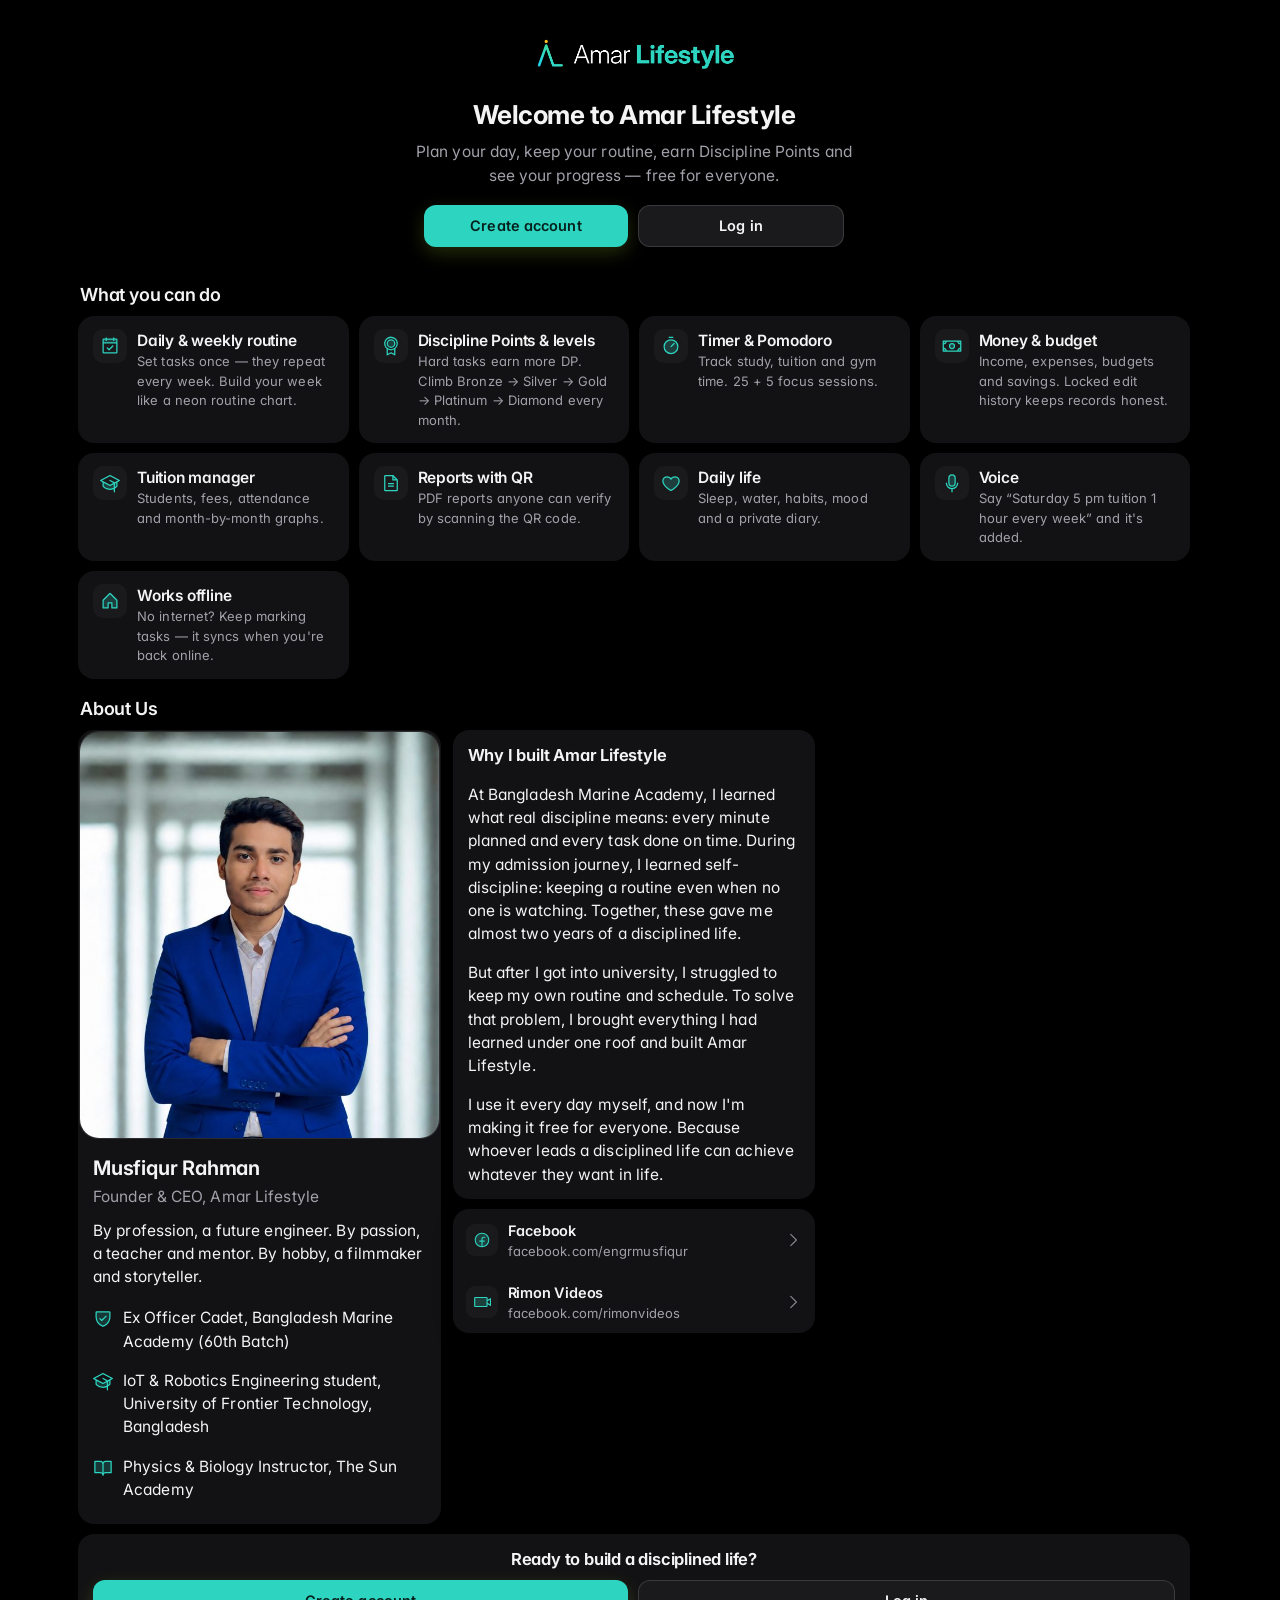
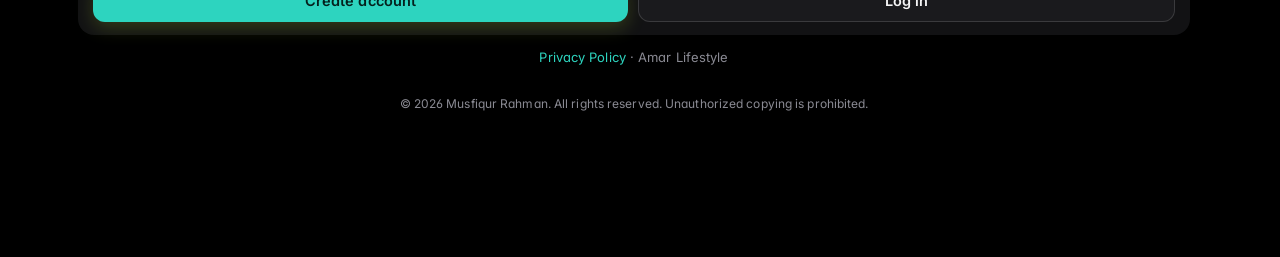
==== commit 44af37ff: "v112 Co-Authored-By: Claude Opus 5.5 <noreply@anthropic.com> Claude-Session: https://claude.ai/code/" ====
--- a/index.html
+++ b/index.html
@@ -6,7 +6,7 @@
   <meta name="viewport" content="width=device-width, initial-scale=1, viewport-fit=cover">
   <title>Amar Lifestyle</title>
   <meta name="description" content="Amar Lifestyle — routine, tasks, discipline points, money and reports in one place.">
-  <meta name="theme-color" content="#0D0D0F">
+  <meta name="theme-color" content="#000000">
   <meta name="author" content="Musfiqur Rahman">
   <meta name="copyright" content="© 2026 Musfiqur Rahman. All rights reserved. Unauthorized copying is prohibited.">
   <link rel="manifest" href="manifest.json">
@@ -28,13 +28,31 @@
   <link rel="apple-touch-startup-image" media="(device-width: 375px) and (device-height: 667px) and (-webkit-device-pixel-ratio: 2) and (orientation: portrait)" href="assets/splash/s-750x1334.png">
   <link rel="apple-touch-startup-image" media="(device-width: 414px) and (device-height: 736px) and (-webkit-device-pixel-ratio: 3) and (orientation: portrait)" href="assets/splash/s-1242x2208.png">
   <link rel="apple-touch-startup-image" media="(device-width: 320px) and (device-height: 568px) and (-webkit-device-pixel-ratio: 2) and (orientation: portrait)" href="assets/splash/s-640x1136.png">
+  <link rel="apple-touch-startup-image" media="screen and (device-width: 768px) and (device-height: 1024px) and (-webkit-device-pixel-ratio: 2) and (orientation: portrait)" href="assets/splash/ipad-1536x2048.png">
+  <link rel="apple-touch-startup-image" media="screen and (device-width: 768px) and (device-height: 1024px) and (-webkit-device-pixel-ratio: 2) and (orientation: landscape)" href="assets/splash/ipad-2048x1536.png">
+  <link rel="apple-touch-startup-image" media="screen and (device-width: 744px) and (device-height: 1133px) and (-webkit-device-pixel-ratio: 2) and (orientation: portrait)" href="assets/splash/ipad-1488x2266.png">
+  <link rel="apple-touch-startup-image" media="screen and (device-width: 744px) and (device-height: 1133px) and (-webkit-device-pixel-ratio: 2) and (orientation: landscape)" href="assets/splash/ipad-2266x1488.png">
+  <link rel="apple-touch-startup-image" media="screen and (device-width: 810px) and (device-height: 1080px) and (-webkit-device-pixel-ratio: 2) and (orientation: portrait)" href="assets/splash/ipad-1620x2160.png">
+  <link rel="apple-touch-startup-image" media="screen and (device-width: 810px) and (device-height: 1080px) and (-webkit-device-pixel-ratio: 2) and (orientation: landscape)" href="assets/splash/ipad-2160x1620.png">
+  <link rel="apple-touch-startup-image" media="screen and (device-width: 820px) and (device-height: 1180px) and (-webkit-device-pixel-ratio: 2) and (orientation: portrait)" href="assets/splash/ipad-1640x2360.png">
+  <link rel="apple-touch-startup-image" media="screen and (device-width: 820px) and (device-height: 1180px) and (-webkit-device-pixel-ratio: 2) and (orientation: landscape)" href="assets/splash/ipad-2360x1640.png">
+  <link rel="apple-touch-startup-image" media="screen and (device-width: 834px) and (device-height: 1112px) and (-webkit-device-pixel-ratio: 2) and (orientation: portrait)" href="assets/splash/ipad-1668x2224.png">
+  <link rel="apple-touch-startup-image" media="screen and (device-width: 834px) and (device-height: 1112px) and (-webkit-device-pixel-ratio: 2) and (orientation: landscape)" href="assets/splash/ipad-2224x1668.png">
+  <link rel="apple-touch-startup-image" media="screen and (device-width: 834px) and (device-height: 1194px) and (-webkit-device-pixel-ratio: 2) and (orientation: portrait)" href="assets/splash/ipad-1668x2388.png">
+  <link rel="apple-touch-startup-image" media="screen and (device-width: 834px) and (device-height: 1194px) and (-webkit-device-pixel-ratio: 2) and (orientation: landscape)" href="assets/splash/ipad-2388x1668.png">
+  <link rel="apple-touch-startup-image" media="screen and (device-width: 834px) and (device-height: 1210px) and (-webkit-device-pixel-ratio: 2) and (orientation: portrait)" href="assets/splash/ipad-1668x2420.png">
+  <link rel="apple-touch-startup-image" media="screen and (device-width: 834px) and (device-height: 1210px) and (-webkit-device-pixel-ratio: 2) and (orientation: landscape)" href="assets/splash/ipad-2420x1668.png">
+  <link rel="apple-touch-startup-image" media="screen and (device-width: 1024px) and (device-height: 1366px) and (-webkit-device-pixel-ratio: 2) and (orientation: portrait)" href="assets/splash/ipad-2048x2732.png">
+  <link rel="apple-touch-startup-image" media="screen and (device-width: 1024px) and (device-height: 1366px) and (-webkit-device-pixel-ratio: 2) and (orientation: landscape)" href="assets/splash/ipad-2732x2048.png">
+  <link rel="apple-touch-startup-image" media="screen and (device-width: 1032px) and (device-height: 1376px) and (-webkit-device-pixel-ratio: 2) and (orientation: portrait)" href="assets/splash/ipad-2064x2752.png">
+  <link rel="apple-touch-startup-image" media="screen and (device-width: 1032px) and (device-height: 1376px) and (-webkit-device-pixel-ratio: 2) and (orientation: landscape)" href="assets/splash/ipad-2752x2064.png">
   <link rel="preconnect" href="https://fonts.googleapis.com">
   <link rel="preconnect" href="https://fonts.gstatic.com" crossorigin>
   <link href="https://fonts.googleapis.com/css2?family=Inter:wght@400;500;600;700&family=Noto+Sans+Bengali:wght@400;500;600;700&family=Noto+Serif+Bengali:wght@500&family=Lora:ital,wght@1,500&family=Great+Vibes&family=Noto+Color+Emoji&display=swap" rel="stylesheet" media="print" onload="this.media='all'"><!-- fonts load in the background; the app shows at once -->
   <link rel="stylesheet" href="css/app.css">
   <style>
     /* splash: shown when opened from the Home Screen, fades out once the first page is ready */
-    #splash { position: fixed; inset: 0; z-index: 9999; background: #0B1220; display: flex; flex-direction: column; align-items: center; justify-content: center; gap: 22px; transition: opacity .45s cubic-bezier(.22,1,.36,1), transform .45s cubic-bezier(.22,1,.36,1); }
+    #splash { position: fixed; inset: 0; z-index: 9999; background: #000; display: flex; flex-direction: column; align-items: center; justify-content: center; gap: 22px; transition: opacity .45s cubic-bezier(.22,1,.36,1), transform .45s cubic-bezier(.22,1,.36,1); }
     #splash img { width: 110px; height: 110px; border-radius: 26px; margin-top: -60px; animation: spIn .7s cubic-bezier(.22,1,.36,1) both, spGlow 2.4s ease-in-out .7s infinite; }
     #splash b { font: 700 22px/1 system-ui, -apple-system, "Noto Sans Bengali", sans-serif; color: #EEF2F7; letter-spacing: -.01em; animation: spUp .7s cubic-bezier(.22,1,.36,1) .12s both; }
     #splash small { font: 500 13px/1 system-ui, -apple-system, sans-serif; color: #9AA8BC; animation: spUp .7s cubic-bezier(.22,1,.36,1) .22s both; margin-top: -12px; }
--- a/css/app.css
+++ b/css/app.css
@@ -1191,3 +1191,43 @@
 @media print { .report { border-top-color: #0F766E; -webkit-print-color-adjust: exact; print-color-adjust: exact; } }
 .rp-script { white-space: nowrap; }
 .rp-seal-in b { font-size: 11px; } .rp-seal-in span { font-size: 6.5px; letter-spacing: .4px; }
+/* ---- Black theme: pure black + the same teal accent as Blue ---- */
+:root[data-skin="black"]:not([data-theme="light"]) { --bg:#000; --bg2:#0A0A0B; --card:#121214; --card2:#1A1A1D; --line:rgba(255,255,255,.08); --line2:rgba(255,255,255,.14); --text:#F4F4F5; --muted:#A1A1AA; --faint:#8A8A93;
+  --brand:#2DD4BF; --brand-ink:#04211D; --cyan:#38BDF8; --green:#4ADE80; --pink:#E879F9; --g1:#22D3EE; --g2:#4ADE80; --grad:linear-gradient(135deg,#22D3EE 0%,#4ADE80 100%); }
+:root[data-skin="black"] .nav { background: rgba(0,0,0,.92) !important; }
+:root[data-skin="black"] .btn.primary, :root[data-skin="black"] .fab, :root[data-skin="black"] .chip.on { background: var(--brand); color: var(--brand-ink); }
+.theme-row { display: flex; align-items: center; justify-content: space-between; margin: 0 0 12px; }
+.theme-seg { display: flex; background: var(--card); border: 1px solid var(--line); border-radius: 12px; padding: 3px; gap: 3px; }
+.theme-seg button { display: flex; align-items: center; gap: 6px; border: 0; background: none; color: var(--muted); font: inherit; font-size: 13px; font-weight: 600; padding: 6px 12px; border-radius: 9px; cursor: pointer; }
+.theme-seg button.on { background: var(--card2); color: var(--text); }
+.theme-seg .sw { width: 12px; height: 12px; border-radius: 50%; border: 1px solid rgba(255,255,255,.3); }
+.theme-seg .sw.blue { background: #0F172A; } .theme-seg .sw.black { background: #000; }
+.theme-row { justify-content: flex-end; margin-top: -6px; }
+.theme-sw { position: relative; width: 62px; height: 32px; border-radius: 16px; border: 1px solid var(--line2); cursor: pointer; padding: 0;
+  background: linear-gradient(90deg, #0F172A 50%, #000 50%); }
+.theme-sw i { position: absolute; top: 3px; left: 3px; width: 24px; height: 24px; border-radius: 50%; background: var(--brand); transition: transform .25s cubic-bezier(.34,1.4,.64,1); }
+.theme-sw.on i { transform: translateX(30px); }
+.imp-tog { display: flex; align-items: center; gap: 12px; width: 100%; text-align: left; padding: 12px; border-radius: 14px; border: 1px solid var(--line2); background: var(--card); color: var(--text); font: inherit; cursor: pointer; margin-bottom: 10px; }
+.imp-tog > svg { width: 22px; height: 22px; color: #F87171; flex-shrink: 0; }
+.imp-tog span { flex: 1; display: flex; flex-direction: column; } .imp-tog small { color: var(--muted); font-size: 12px; }
+.imp-tog .sw { width: 42px; height: 24px; border-radius: 12px; background: var(--card2); border: 1px solid var(--line2); position: relative; flex-shrink: 0; }
+.imp-tog .sw::after { content: ""; position: absolute; top: 2px; left: 2px; width: 18px; height: 18px; border-radius: 50%; background: var(--muted); transition: transform .2s; }
+.imp-tog.on { border-color: rgba(248,113,113,.5); } .imp-tog.on .sw { background: #F87171; } .imp-tog.on .sw::after { transform: translateX(18px); background: #fff; }
+.cal-chip.imp { font-weight: 700; }
+.imp-star { color: #FBBF24; }
+/* ---- tablet / laptop polish ---- */
+@media (min-width: 760px) {
+  .nav-inner { align-items: stretch; }
+  .nav a, .nav-ai { width: 100%; justify-content: flex-start !important; box-sizing: border-box; }
+  .nav a.on::after { display: none; }
+  .nav a.on { color: var(--brand); }
+  .nav-ai { background: none; border: 0; color: var(--muted); font: inherit; cursor: pointer; }
+  .nav-ai small { color: inherit; font-weight: 500; }
+  .nav-ai-orb { animation: none !important; }
+  #app { margin: 0 auto; padding-left: calc(208px + 40px); padding-right: 40px; max-width: 1180px; }
+  .topbar h1 { font-size: 30px; }
+}
+@media (min-width: 1100px) {
+  .grid-wide { grid-template-columns: repeat(3, minmax(0, 1fr)); }
+}
+@media (min-width: 760px) { .nav a svg, .nav-ai-orb svg { width: 22px !important; height: 22px !important; } .nav-ai-orb { background: none !important; border: 0 !important; width: 22px !important; height: 22px !important; color: inherit !important; } }
